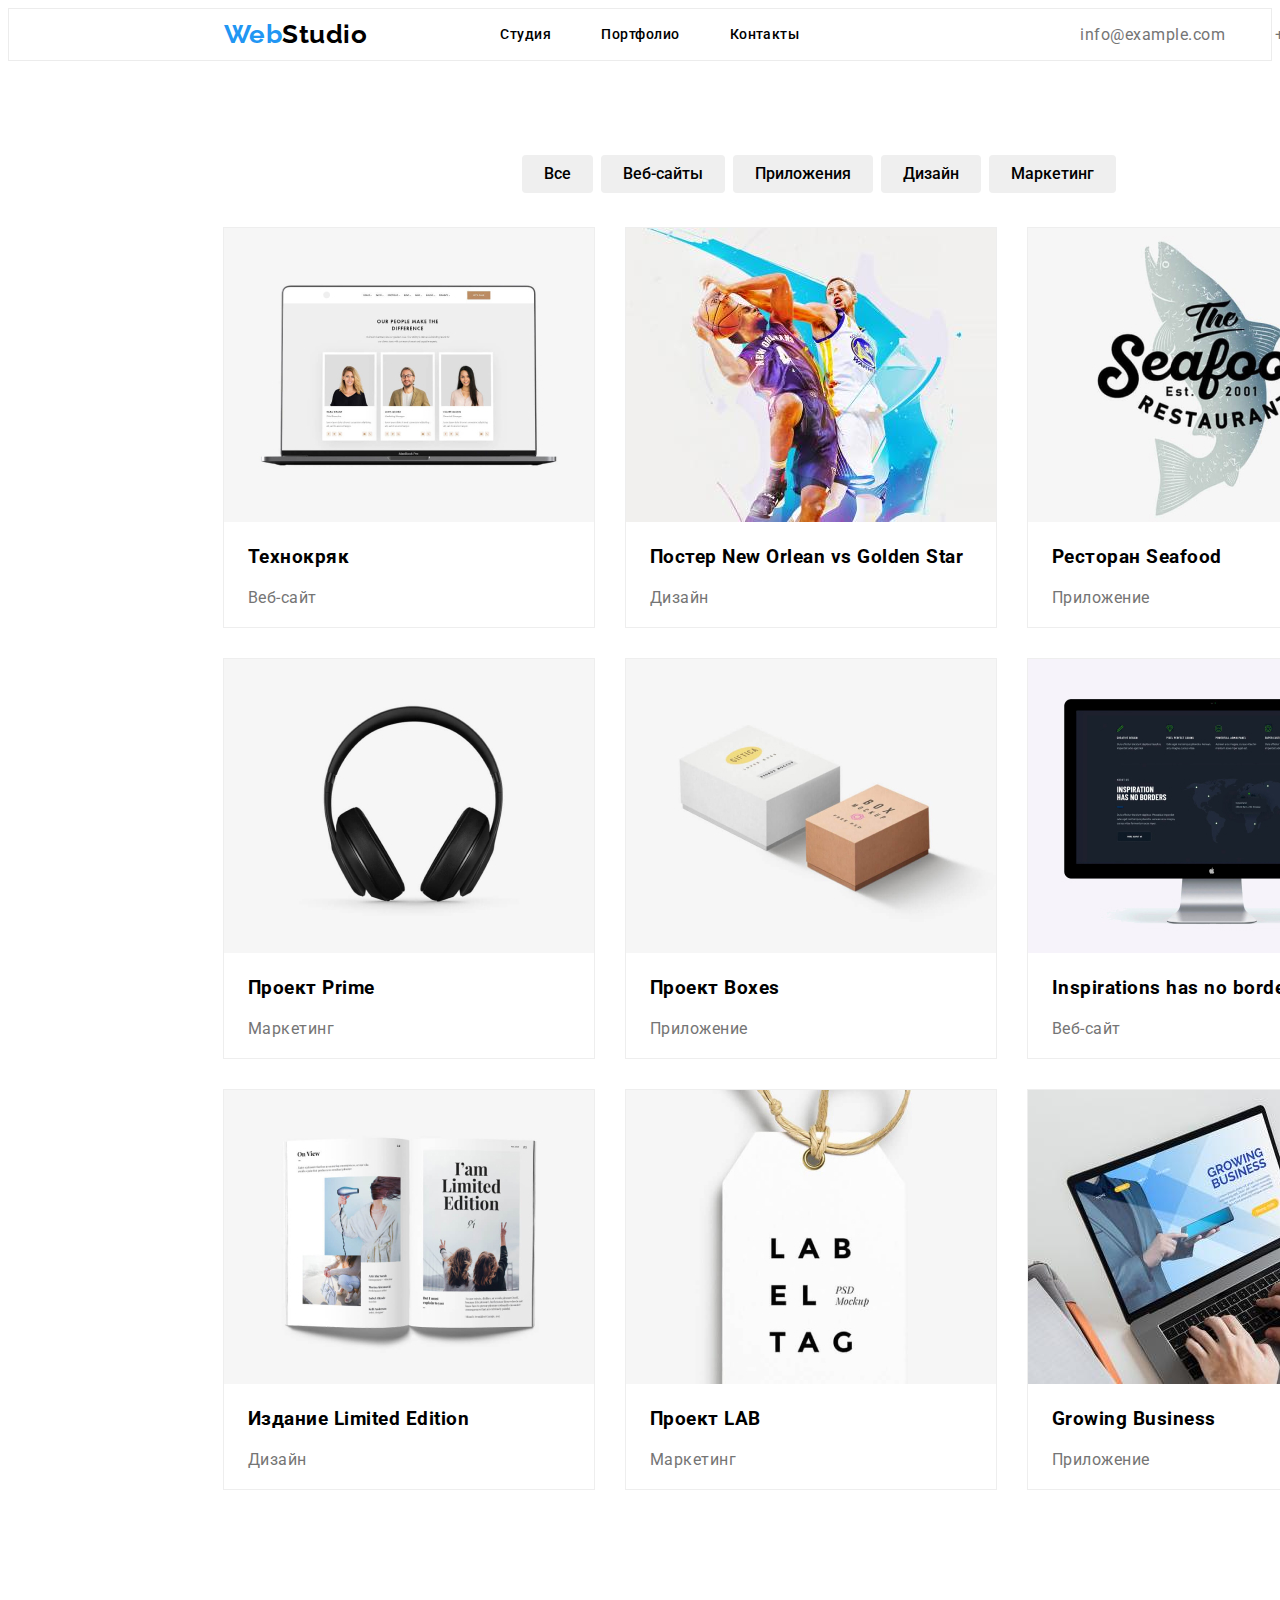
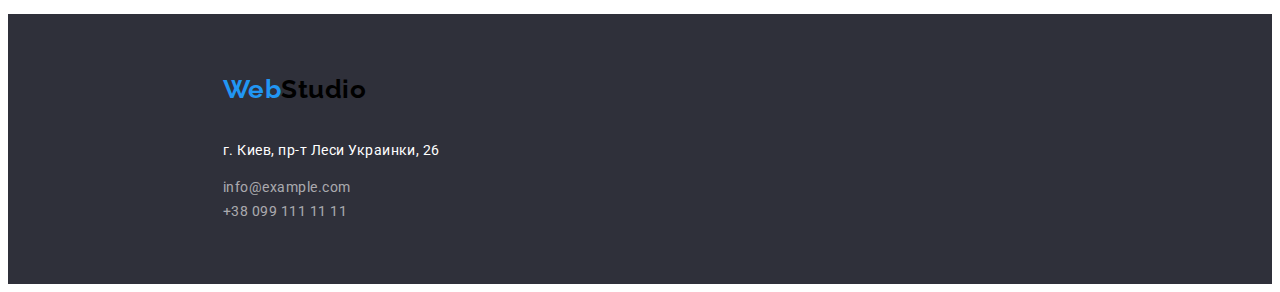
==== portfolio.html @ 46178da6 "problem icons" ====
<!DOCTYPE html>
<html lang="en">
    <head>
        <meta charset="UTF-8">
        <meta http-equiv="X-UA-Compatible" content="IE=edge">
        <meta name="viewport" content="width=device-width, initial-scale=1.0">
        <title>portfolio</title>
        <link rel="preconnect" href="https://fonts.gstatic.com">
        <link href="https://fonts.googleapis.com/css2?family=Raleway:wght@700&family=Roboto:wght@400;500;700;900&display=swap" rel="stylesheet">
        <link rel="stylesheet" href="./css/styles.css"/>
        <link rel="stylesheet" href="css/modern-normalize.css">
    </head>
    <body>
        <header>
            <div class="container">
            <nav class="navigation-line"> 
              <a href="index.html" class="logo"><span class="logo1">Web</span>Studio</a>
              <ul class="navigation">
                <li ><a class="nav-buttons" href="index.html">Студия</a></li>
                <li ><a class="nav-buttons" href="portfolio.html">Портфолио</a></li>
                <li ><a class="nav-buttons" href="contacts.html">Контакты</a></li>
              </ul>
      
        <ul  class="nav-contacts">
          <li><a class="nav-email" href="mailto:info@example.com">info@example.com</a></li>
          <li><a class="nav-tel" href="tel:+380991111111">+38 099 111 11 11</a></li>
        </ul> 
      </nav>   
    </div>
    </header>
        <main>
            <div class="container">
            <ul class="filters">
                <li><button type="button" class="button">Все</button></li>
                <li><button type="button" class="button">Веб-сайты</button></li>
                <li><button type="button" class="button">Приложения</button></li>
                <li><button type="button" class="button">Дизайн</button></li>
                <li><button type="button" class="button">Маркетинг</button></li>
            </ul></div>
            <div class="container">
            <ul class="projects-list">
                <li class="project">
                    <img src="images/site1.jpg" alt="project1" width="370">
                    <h3 class="title-h3">Технокряк</h3>
                    <p>Веб-сайт</p>
                </li>
                <li class="project">
                    <img src="images/site2.jpg" alt="project2" width="370">
                    <h3 class="title-h3">Постер New Orlean vs Golden Star</h3>
                    <p>Дизайн</p>
                </li>
                <li class="project">    
                    <img src="images/site3.jpg" alt="project3" width="370">
                    <h3 class="title-h3">Ресторан Seafood</h3>
                    <p>Приложение</p>
                </li>
                <li class="project">
                    <img src="images/site4.jpg" alt="project4" width="370">
                    <h3 class="title-h3">Проект Prime</h3>
                    <p>Маркетинг</p>
                </li>
                <li class="project">    
                    <img src="images/site5.jpg" alt="project5" width="370"> 
                    <h3 class="title-h3">Проект Boxes</h3>
                    <p>Приложение</p>
                </li>
                <li class="project">    
                    <img src="images/site6.jpg" alt="project6" width="370">
                    <h3 class="title-h3">Inspirations has no border</h3>
                    <p>Веб-сайт</p>
                </li>
                <li class="project">    
                    <img src="images/site7.jpg" alt="project7" width="370"> 
                    <h3 class="title-h3">Издание Limited Edition</h3>
                    <p>Дизайн</p>
                </li>
                <li class="project">    
                    <img src="images/site8.jpg" alt="project8" width="370">
                    <h3 class="title-h3">Проект LAB</h3>
                    <p>Маркетинг</p>
                </li>
                <li class="project">    
                    <img src="images/site9.jpg" alt="project9" width="370">
                    <h3 class="title-h3">Growing Business</h3>
                    <p>Приложение</p>
                </li>
            </ul></div>
        </main>
        <footer class="footer">
            <div class="container">
            <a href="index.html" class="logo"><span class="logo1">Web</span>Studio</a>
            <address>
                <ul class="footer-info">
                  <li><p class="address">г. Киев, пр-т Леси Украинки, 26</p></li>
                  <li><a class="nav-email-down" href="mailto:info@example.com">info@example.com</a></li>
                  <li><a class="nav-tel-down" href="tel:+380991111111">+38 099 111 11 11</a></li>
              </ul>
            </address></div>     
    </body>
</html>
---- css/styles.css ----
:root{
    --grey-color: #757575;
    --hover-color: #2196f3;
}
body{
    font-family: roboto, sans-serif;
    letter-spacing: 0.03em;
    list-style: none;
}

.container{
    width: 1200px;
    margin-left: 215px;
}

/*логотип*/
.logo {
    font-family: Raleway;
    font-size: 26px;
    font-weight: 700;
    line-height: 1.19;
    color: #000000;
}
.logo:hover{
    color: #000000;
}

.logo1 {
    color: var(--hover-color);
}

/*верхняя навигация*/
.navigation-line{
    display: flex;
    flex-direction: row;
    align-items:center; 
}
header{ 
    border: 1px solid #ECECEC;
}
.navigation, .nav-contacts {
    list-style: none;
    text-decoration: none;
    
}
.navigation {
    display: flex;
    flex-direction: row;
    justify-content: space-between;
    font-size: 14px;
    font-weight: 500;
    line-height: 1.14;
    margin-left: 93px;
}
.nav-buttons{
    color: black;
    padding-right: 50px;   
}

.nav-buttons:hover,
.nav-buttons:focus{
    color: var(--hover-color);
}
.nav-buttons:active{
    color: #2196f3;
}
.nav-contacts{
    align-items: center;
    padding-left: 0px;
    display: inline-flex; 
}
.nav-email {
   color: var(--grey-color);
   padding-left: 231px;
}
.nav-tel{
    color: var(--grey-color);
    padding-left: 50px;
}
.nav-email:hover,
.nav-email:focus {
    color: var(--hover-color);
}
.nav-tel:hover,
.nav-tel:focus{
    color: var(--hover-color);
}
.nav-email, .nav-tel, .logo, .nav-buttons {
    text-decoration: none;
}

/*главная секция*/
.main-section {
    background-color: #2F303A;
}
.central-section{
    display: flex;
    flex-direction: column;
    align-items: center;
}
.main-congr{
    font-size: 44px;
    line-height: 1.36;
    font-weight: 900;
    color: #ffffff;
    text-transform: uppercase;
    letter-spacing: 0.06em;   
    margin: 0px;
    padding-top: 200px;
    text-align: center;
}
.main-button {
    margin-top: 30px;
    margin-bottom: 200px;
    color: #ffffff;
    background-color:var(--hover-color);
    width: 200px;
    height: 50px;
    font-size: 16px;
    line-height: 1.87;
    font-weight: 700;
    letter-spacing: 0.06em;
}

/*princips section*/
.princips-list{
    display: flex;
    justify-content: center;
    padding-top: 94px;
}
.princips:not(::last-child){
    margin-right: 30px;
}
.princips-title {
    font-size: 18px;
    font-weight: 700;
    line-height: 2;
}
.princips-text{
    color: var(--grey-color);
    font-weight: 400;
}
h2{
    font-size: 36px;
    line-height: 1.16;
    font-weight: bold;
}
.princips-list{
    list-style-type: none;
    padding-left: 0px;
}
.princips-list h3{
    text-transform: uppercase;
    line-height: 1.14;
    font-size: 14px;
}
.princips{
    font-size: 14px;
    line-height: 1.7;    
}
/*кнопки*/
.button{
    font-family: roboto;
    font-size: 16px;
    line-height: 1.6;
    font-weight: 500;
    cursor: pointer;
    border: none;
    border-radius: 4px;
    margin-right: 8px;
}
.button:hover, .button:focus{
    background-color: var(--hover-color);
    color:#ffffff;
}


/**activities**/

.activities{
    display: flex;
    padding-top: 94px;
}
.activities-title{
    text-align: center;
}
.activities-list{
    padding-left: 0px;
    list-style-type: none;
    display: flex;
}
.activities-item:not(:last-child){
    padding-right: 30px;
}
.our-team{
    padding-top: 94px;
    display: flex;
    flex-direction: column;
    background-color: #F5F4FA;
}
.team-title{
    text-align: center;
}
.team-list{
    padding-left: 0px;
    display: flex;   
    line-height: 19px;
    list-style: none;
    margin-top: 0px;
}
.team-list li:not(:last-child){
    margin-right: 30px;
}
.team-card{
    background-color: #ffffff;
    box-shadow: 0px 1px 3px rgba(0, 0, 0, 0.12), 0px 1px 1px rgba(0, 0, 0, 0.14), 0px 2px 1px rgba(0, 0, 0, 0.2);
    border-radius: 0px 0px 4px 4px;
}


.cardname{
   text-align: center;
    font-size: 16px;
    font-weight: 500;
}
.role{
    text-align: center;
    font-size: 16px;
    color: var(--grey-color);
    font-weight: 400;
}
/*нижняя часть*/
.footer{
    background-color:#2F303A;
}
.address{
    font-size: 14px;
    font-style: normal;
    line-height: 1.7;
    color: #ffffff;
}
.footer-info{
    margin: 0px;
    padding: 20px 0px 60px 0px;
    text-decoration: none;
    list-style: none;
    font-size: 14px;
    font-style: normal;
    line-height: 1.7;
}
.nav-email-down, .nav-tel-down{
    color: rgba(255, 255, 255, 0.6);
    text-decoration: none;
    list-style: none;
    font-size: 14px;
    font-style: normal;
    line-height: 1.7;
}
.nav-email-down:hover, .nav-email-down:focus{
    color: var(--hover-color);
} 
.nav-tel-down:hover, .nav-tel-down:focus{
    color: var(--hover-color);
}
.footer {
    padding-top: 60px;
    margin-top: 94px;
}
/*портфолио проекты*/
.filters{
    padding-left: 0px;
    margin-top: 94px;
    margin-bottom: 0px;
   display: flex;
   justify-content: center;
   list-style: none;
}
.filters li{
    margin-right: 0px;
}
.button{
    padding: 6px 22px;
}
.projects-list{
    display: flex;
    flex-wrap: wrap;
    padding-top: 34px;
    padding-left: 0px;
    margin-top: 0px;
    
}

.project{
    list-style: none;
    border: 1px solid #EEEEEE;
    margin-bottom: 30px;
}
.project:hover{
    box-shadow: 0px 4px 4px rgba(0, 0, 0, 0.25);            
}

.title-h3, .project p{
    margin: 20px 24px;
}
.project:not(:nth-child(3n+3)){
    margin-right: 30px;

}
.project p{
    color: var(--grey-color);
}
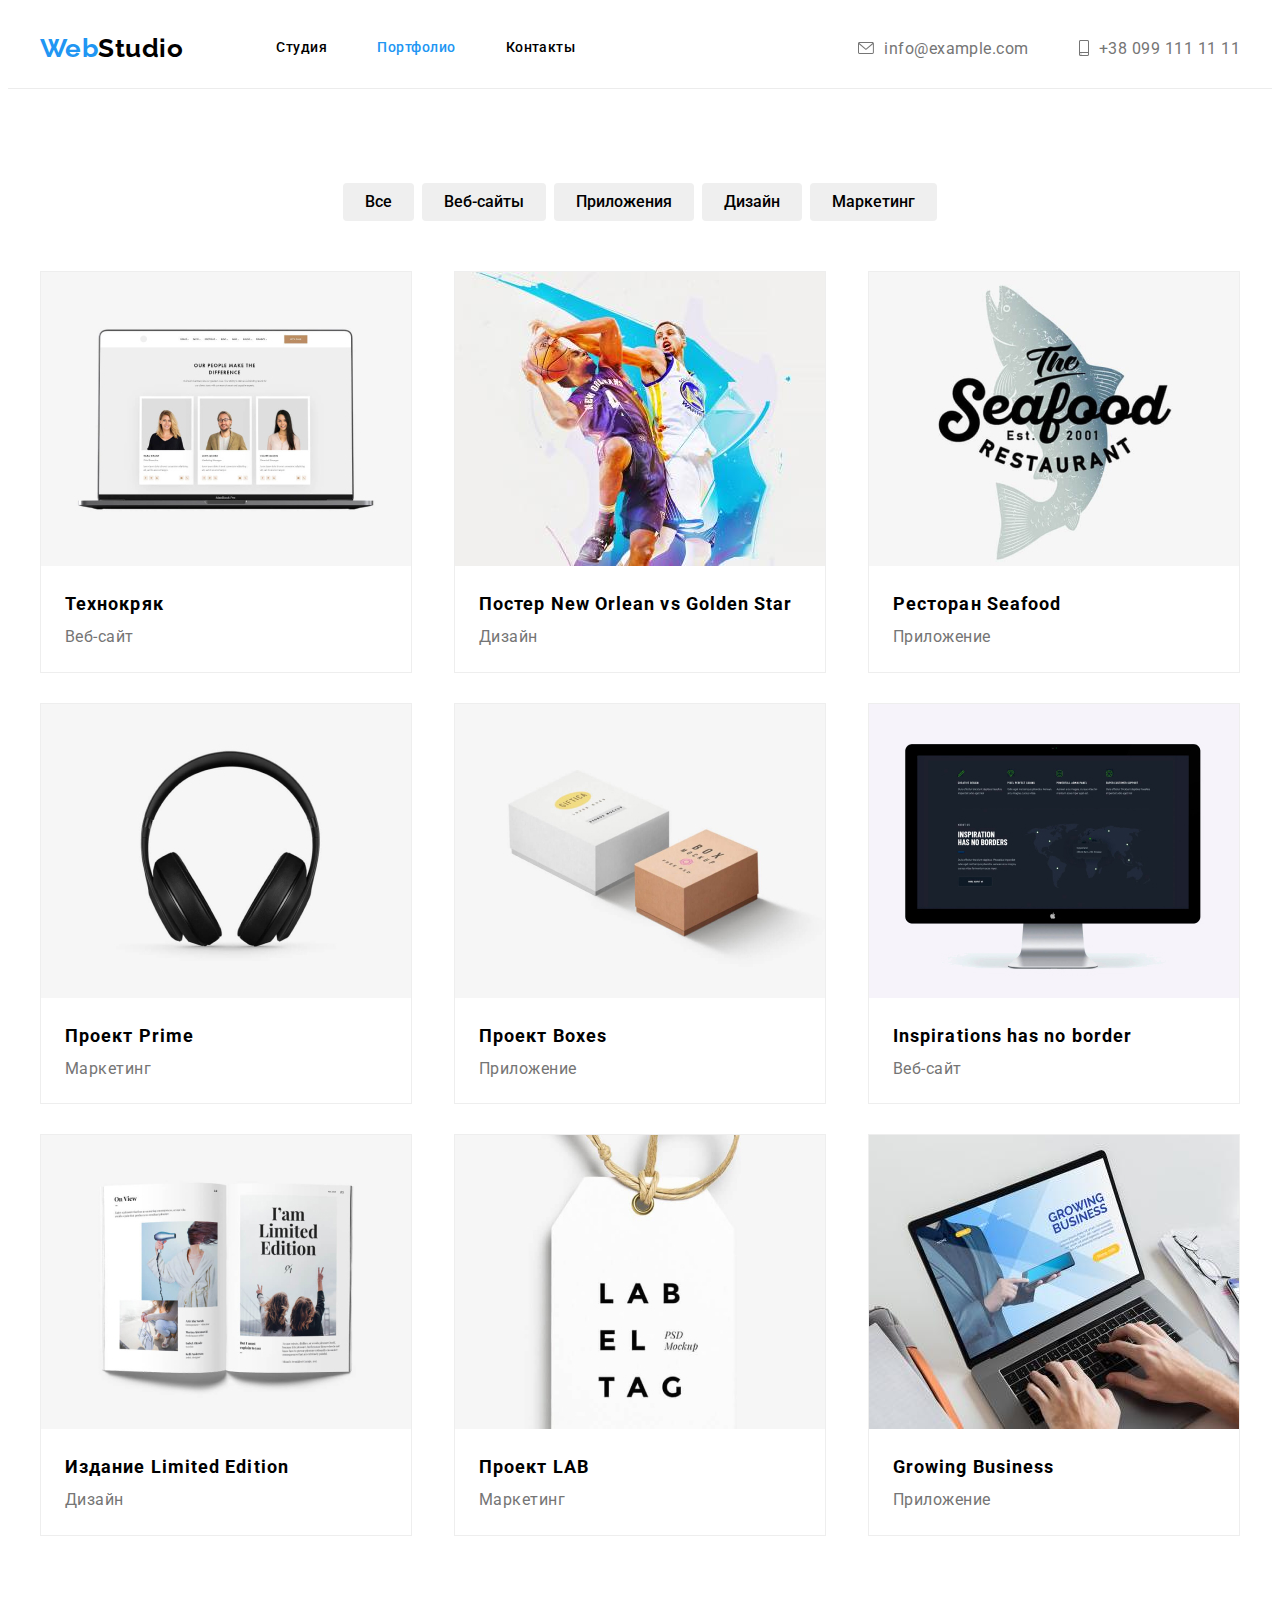
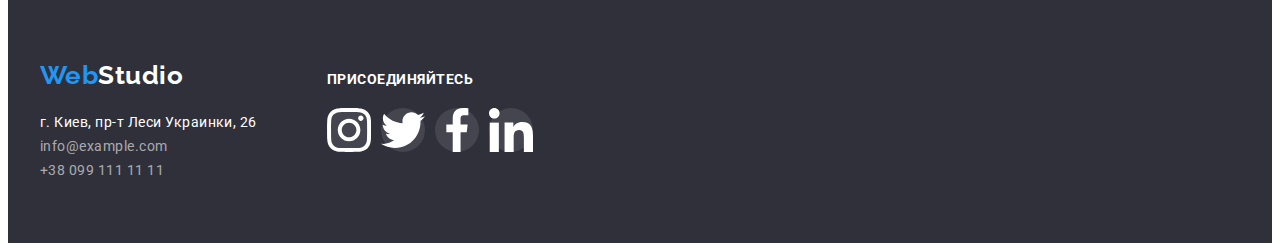
==== commit 2140546c: "HW4 final" ====
--- a/portfolio.html
+++ b/portfolio.html
@@ -1,100 +1,209 @@
 <!DOCTYPE html>
 <html lang="en">
-    <head>
-        <meta charset="UTF-8">
-        <meta http-equiv="X-UA-Compatible" content="IE=edge">
-        <meta name="viewport" content="width=device-width, initial-scale=1.0">
-        <title>portfolio</title>
-        <link rel="preconnect" href="https://fonts.gstatic.com">
-        <link href="https://fonts.googleapis.com/css2?family=Raleway:wght@700&family=Roboto:wght@400;500;700;900&display=swap" rel="stylesheet">
-        <link rel="stylesheet" href="./css/styles.css"/>
-        <link rel="stylesheet" href="css/modern-normalize.css">
-    </head>
-    <body>
-        <header>
-            <div class="container">
-            <nav class="navigation-line"> 
-              <a href="index.html" class="logo"><span class="logo1">Web</span>Studio</a>
-              <ul class="navigation">
-                <li ><a class="nav-buttons" href="index.html">Студия</a></li>
-                <li ><a class="nav-buttons" href="portfolio.html">Портфолио</a></li>
-                <li ><a class="nav-buttons" href="contacts.html">Контакты</a></li>
-              </ul>
-      
-        <ul  class="nav-contacts">
-          <li><a class="nav-email" href="mailto:info@example.com">info@example.com</a></li>
-          <li><a class="nav-tel" href="tel:+380991111111">+38 099 111 11 11</a></li>
-        </ul> 
-      </nav>   
-    </div>
+  <head>
+    <meta charset="UTF-8" />
+    <meta http-equiv="X-UA-Compatible" content="IE=edge" />
+    <meta name="viewport" content="width=device-width, initial-scale=1.0" />
+    <title>portfolio</title>
+    <link rel="preconnect" href="https://fonts.gstatic.com" />
+    <link
+      href="https://fonts.googleapis.com/css2?family=Raleway:wght@700&family=Roboto:wght@400;500;700;900&display=swap"
+      rel="stylesheet"
+    />
+    <link
+      rel="stylesheet"
+      href="https://cdnjs.cloudflare.com/ajax/libs/modern-normalize/1.1.0/modern-normalize.min.css"
+      integrity="sha512-wpPYUAdjBVSE4KJnH1VR1HeZfpl1ub8YT/NKx4PuQ5NmX2tKuGu6U/JRp5y+Y8XG2tV+wKQpNHVUX03MfMFn9Q=="
+      crossorigin="anonymous"
+      referrerpolicy="no-referrer"
+    />
+    <link rel="stylesheet" href="./css/styles.css" />
+  </head>
+  <body>
+    <header>
+      <div class="container header-flex">
+        <nav class="navigation-line">
+          <a href="index.html" class="logo"
+            ><span class="logo1">Web</span>Studio</a
+          >
+          <ul class="navigation">
+            <li class="navigation-item">
+              <a class="nav-buttons " href="index.html">Студия</a>
+            </li>
+            <li class="navigation-item">
+              <a class="nav-buttons current" href="portfolio.html">Портфолио</a>
+            </li>
+            <li class="navigation-item">
+              <a class="nav-buttons" href="contacts.html">Контакты</a>
+            </li>
+          </ul>
+        </nav>
+        <ul class="nav-contacts">
+          <li class="navigation-item">
+            <a class="nav-email" href="mailto:info@example.com">
+              <svg class="contact-icon" width="16px" height="12px">
+                <use href="./images/icons.svg#icon-mail"></use>
+              </svg>
+              <span>info@example.com</span>
+            </a>
+          </li>
+          <li class="navigation-item">
+            <a class="nav-tel" href="tel:+380991111111">
+              <svg class="contact-icon" width="10px" height="16px">
+                <use href="./images/icons.svg#icon-smartphone"></use>
+              </svg>
+              <span>+38 099 111 11 11</span></a
+            >
+          </li>
+        </ul>
+      </div>
     </header>
-        <main>
-            <div class="container">
-            <ul class="filters">
-                <li><button type="button" class="button">Все</button></li>
-                <li><button type="button" class="button">Веб-сайты</button></li>
-                <li><button type="button" class="button">Приложения</button></li>
-                <li><button type="button" class="button">Дизайн</button></li>
-                <li><button type="button" class="button">Маркетинг</button></li>
-            </ul></div>
-            <div class="container">
-            <ul class="projects-list">
-                <li class="project">
-                    <img src="images/site1.jpg" alt="project1" width="370">
-                    <h3 class="title-h3">Технокряк</h3>
-                    <p>Веб-сайт</p>
-                </li>
-                <li class="project">
-                    <img src="images/site2.jpg" alt="project2" width="370">
-                    <h3 class="title-h3">Постер New Orlean vs Golden Star</h3>
-                    <p>Дизайн</p>
-                </li>
-                <li class="project">    
-                    <img src="images/site3.jpg" alt="project3" width="370">
-                    <h3 class="title-h3">Ресторан Seafood</h3>
-                    <p>Приложение</p>
-                </li>
-                <li class="project">
-                    <img src="images/site4.jpg" alt="project4" width="370">
-                    <h3 class="title-h3">Проект Prime</h3>
-                    <p>Маркетинг</p>
-                </li>
-                <li class="project">    
-                    <img src="images/site5.jpg" alt="project5" width="370"> 
-                    <h3 class="title-h3">Проект Boxes</h3>
-                    <p>Приложение</p>
-                </li>
-                <li class="project">    
-                    <img src="images/site6.jpg" alt="project6" width="370">
-                    <h3 class="title-h3">Inspirations has no border</h3>
-                    <p>Веб-сайт</p>
-                </li>
-                <li class="project">    
-                    <img src="images/site7.jpg" alt="project7" width="370"> 
-                    <h3 class="title-h3">Издание Limited Edition</h3>
-                    <p>Дизайн</p>
-                </li>
-                <li class="project">    
-                    <img src="images/site8.jpg" alt="project8" width="370">
-                    <h3 class="title-h3">Проект LAB</h3>
-                    <p>Маркетинг</p>
-                </li>
-                <li class="project">    
-                    <img src="images/site9.jpg" alt="project9" width="370">
-                    <h3 class="title-h3">Growing Business</h3>
-                    <p>Приложение</p>
-                </li>
-            </ul></div>
-        </main>
-        <footer class="footer">
-            <div class="container">
-            <a href="index.html" class="logo"><span class="logo1">Web</span>Studio</a>
-            <address>
-                <ul class="footer-info">
-                  <li><p class="address">г. Киев, пр-т Леси Украинки, 26</p></li>
-                  <li><a class="nav-email-down" href="mailto:info@example.com">info@example.com</a></li>
-                  <li><a class="nav-tel-down" href="tel:+380991111111">+38 099 111 11 11</a></li>
-              </ul>
-            </address></div>     
-    </body>
-</html>+    <main>
+      <section class="section">
+        <div class="container">
+          <ul class="filters">
+            <li class="filters-item">
+              <button type="button" class="button">Все</button>
+            </li>
+            <li class="filters-item">
+              <button type="button" class="button">Веб-сайты</button>
+            </li>
+            <li class="filters-item">
+              <button type="button" class="button">Приложения</button>
+            </li>
+            <li class="filters-item">
+              <button type="button" class="button">Дизайн</button>
+            </li>
+            <li class="filters-item">
+              <button type="button" class="button">Маркетинг</button>
+            </li>
+          </ul>
+          <ul class="projects-list">
+            <li class="project">
+              <img src="images/site1.jpg" alt="project1" width="370" />
+              <div class="card-signature">
+                <h3 class="title-h3">Технокряк</h3>
+                <p>Веб-сайт</p>
+              </div>
+            </li>
+            <li class="project">
+              <img src="images/site2.jpg" alt="project2" width="370" />
+              <div class="card-signature">
+                <h3 class="project-title">Постер New Orlean vs Golden Star</h3>
+                <p>Дизайн</p>
+              </div>
+            </li>
+            <li class="project">
+              <img src="images/site3.jpg" alt="project3" width="370" />
+              <div class="card-signature">
+                <h3 class="title-h3">Ресторан Seafood</h3>
+                <p>Приложение</p>
+              </div>
+            </li>
+            <li class="project">
+              <img src="images/site4.jpg" alt="project4" width="370" />
+              <div class="card-signature">
+                <h3 class="title-h3">Проект Prime</h3>
+                <p>Маркетинг</p>
+              </div>
+            </li>
+            <li class="project">
+              <img src="images/site5.jpg" alt="project5" width="370" />
+              <div class="card-signature">
+                <h3 class="title-h3">Проект Boxes</h3>
+                <p>Приложение</p>
+              </div>
+            </li>
+            <li class="project">
+              <img src="images/site6.jpg" alt="project6" width="370" />
+              <div class="card-signature">
+                <h3 class="title-h3">Inspirations has no border</h3>
+                <p>Веб-сайт</p>
+              </div>
+            </li>
+            <li class="project card-set">
+              <img src="images/site7.jpg" alt="project7" width="370" />
+              <div class="card-signature">
+                <h3 class="title-h3">Издание Limited Edition</h3>
+                <p>Дизайн</p>
+              </div>
+            </li>
+            <li class="project card-set">
+              <img src="images/site8.jpg" alt="project8" width="370" />
+              <div class="card-signature">
+                <h3 class="title-h3">Проект LAB</h3>
+                <p>Маркетинг</p>
+              </div>
+            </li>
+            <li class="project card-set">
+              <img src="images/site9.jpg" alt="project9" width="370" />
+              <div class="card-signature">
+                <h3 class="title-h3">Growing Business</h3>
+                <p>Приложение</p>
+              </div>
+            </li>
+          </ul>
+        </div>
+      </section>
+    </main>
+    <footer class="footer">
+      <div class="container footer-container">
+        <div class="footer-side">
+          <a href="index.html" class="logo"
+            ><span class="logo1">Web</span>Studio</a
+          >
+          <address>
+            <ul class="footer-info">
+              <li><p class="address">г. Киев, пр-т Леси Украинки, 26</p></li>
+              <li>
+                <a class="nav-email-down" href="mailto:info@example.com"
+                  >info@example.com</a
+                >
+              </li>
+              <li>
+                <a class="nav-tel-down" href="tel:+380991111111"
+                  >+38 099 111 11 11</a
+                >
+              </li>
+            </ul>
+          </address>
+        </div>
+        <div class="footer-social">
+          <section class="social-list-footer">
+            <h3 class="social-list-title">ПРИСОЕДИНЯЙТЕСЬ</h3>
+            <ul class="social-list">
+              <li class="social-list-item">
+                <a class="social-list-link" href="">
+                  <svg class="social-list-icon">
+                    <use href="./images/icons.svg#icon-instagram"></use>
+                  </svg>
+                </a>
+              </li>
+              <li class="social-list-item">
+                <a class="social-list-link" href="">
+                  <svg class="social-list-icon">
+                    <use href="./images/icons.svg#icon-twitter"></use>
+                  </svg>
+                </a>
+              </li>
+              <li class="social-list-item">
+                <a class="social-list-link" href="">
+                  <svg class="social-list-icon">
+                    <use href="./images/icons.svg#icon-facebook"></use>
+                  </svg>
+                </a>
+              </li>
+              <li class="social-list-item">
+                <a class="social-list-link" href="">
+                  <svg class="social-list-icon">
+                    <use href="./images/icons.svg#icon-linkedin"></use>
+                  </svg>
+                </a>
+              </li>
+            </ul>
+          </section>
+        </div>
+      </div>
+    </footer>
+  </body>
+</html>
--- a/css/styles.css
+++ b/css/styles.css
@@ -1,18 +1,36 @@
 :root{
     --grey-color: #757575;
     --hover-color: #2196f3;
-}
+    --link-color: #AFB1B8;
+}
+
 body{
     font-family: roboto, sans-serif;
     letter-spacing: 0.03em;
+}
+a{
+    text-decoration: none;
+}
+ul, li, p, h1, h2,h3{
+    margin: 0;
+    padding: 0;
+}
+ul, li{
     list-style: none;
 }
-
+img{
+    width: 100%;
+    height: auto;
+    display: block;
+}
 .container{
     width: 1200px;
-    margin-left: 215px;
-}
-
+    margin: 0 auto;
+    padding: 0 15px;
+}
+.title{
+    margin-bottom: 50px;
+}
 /*логотип*/
 .logo {
     font-family: Raleway;
@@ -32,21 +50,20 @@
 /*верхняя навигация*/
 .navigation-line{
     display: flex;
-    flex-direction: row;
     align-items:center; 
 }
 header{ 
-    border: 1px solid #ECECEC;
-}
-.navigation, .nav-contacts {
-    list-style: none;
-    text-decoration: none;
-    
+    border-bottom: 1px solid #ECECEC;
+    height: 80px;
+    display: flex;
+    align-items: center;
+}
+.header-flex{
+    display: flex;
+    justify-content: center;
 }
 .navigation {
     display: flex;
-    flex-direction: row;
-    justify-content: space-between;
     font-size: 14px;
     font-weight: 500;
     line-height: 1.14;
@@ -54,9 +71,20 @@
 }
 .nav-buttons{
     color: black;
-    padding-right: 50px;   
-}
-
+}
+.navigation-item:not(:last-of-type){
+    margin-right: 50px;   
+}
+/* .navigation-item{
+    display: flex;
+    justify-content: center;
+    align-items: center;
+} */
+/* .contact-icon{
+    display: flex;
+    justify-content: center;
+    align-items: center;
+} */
 .nav-buttons:hover,
 .nav-buttons:focus{
     color: var(--hover-color);
@@ -64,18 +92,26 @@
 .nav-buttons:active{
     color: #2196f3;
 }
+.nav-buttons.current {
+    color: var(--hover-color);
+}
 .nav-contacts{
     align-items: center;
     padding-left: 0px;
     display: inline-flex; 
+    margin-left: auto;
 }
 .nav-email {
    color: var(--grey-color);
-   padding-left: 231px;
+   display: flex;
+   justify-content: center;
+   align-items: center;
 }
 .nav-tel{
     color: var(--grey-color);
-    padding-left: 50px;
+    display: flex;
+    justify-content: center;
+    align-items: center;
 }
 .nav-email:hover,
 .nav-email:focus {
@@ -85,13 +121,24 @@
 .nav-tel:focus{
     color: var(--hover-color);
 }
-.nav-email, .nav-tel, .logo, .nav-buttons {
-    text-decoration: none;
-}
-
+.nav-email:hover .contact-icon,
+.nav-email:focus .contact-icon{
+    fill: var(--hover-color);
+}
+.nav-tel:hover .contact-icon,
+.nav-tel:focus .contact-icon{
+    fill: var(--hover-color);
+}
 /*главная секция*/
 .main-section {
     background-color: #2F303A;
+    background-image: linear-gradient(rgba(47, 48, 58, 0.4), rgba(47, 48, 58, 0.4)), url("../images/hero-image.jpg");
+    max-width: 1600px;
+    min-height: 600px;
+    background-size: cover;
+    background-position: center;
+    padding: 200px 0;
+    margin: 0 auto;
 }
 .central-section{
     display: flex;
@@ -106,12 +153,10 @@
     text-transform: uppercase;
     letter-spacing: 0.06em;   
     margin: 0px;
-    padding-top: 200px;
     text-align: center;
 }
 .main-button {
     margin-top: 30px;
-    margin-bottom: 200px;
     color: #ffffff;
     background-color:var(--hover-color);
     width: 200px;
@@ -123,18 +168,24 @@
 }
 
 /*princips section*/
+.section{
+    padding: 94px 0;
+}
 .princips-list{
     display: flex;
-    justify-content: center;
-    padding-top: 94px;
+    padding-left: 0px;
 }
 .princips:not(::last-child){
     margin-right: 30px;
 }
 .princips-title {
-    font-size: 18px;
+    
+    margin-top: 30px;
+    margin-bottom: 10px;
+    text-transform: uppercase;
+    line-height: 1.14;
+    font-size: 14px;
     font-weight: 700;
-    line-height: 2;
 }
 .princips-text{
     color: var(--grey-color);
@@ -145,21 +196,226 @@
     line-height: 1.16;
     font-weight: bold;
 }
-.princips-list{
+
+.princips-list h3{
+    
+}
+.princips {
+    font-size: 14px;
+    line-height: 1.7;   
+}
+.princips:not(:last-child){
+    margin-right:30px ; 
+}
+.icon{
+    background-position: center;
+    margin:  25px 100px;
+}
+.princips-icon-overlay{
+    background-color: #F5F4FA;
+    background-size: 270px 120px;
+    margin-bottom: 30px;
+}
+
+/**activities**/
+.activities{
+    display: flex;
+    padding-top: 0;
+}
+.activities-title{
+    text-align: center;
+}
+.activities-list{
+    padding-left: 0px;
     list-style-type: none;
-    padding-left: 0px;
-}
-.princips-list h3{
-    text-transform: uppercase;
+    display: flex;
+}
+.activities-item:not(:last-child){
+    padding-right: 30px;
+}
+/**our team section**/
+.our-team{
+    background-color: #F5F4FA;
+}
+.team-title{
+    text-align: center;
+}
+.team-list{
+    display: flex;
+}
+.team-card{
+    background-color: #ffffff;
+    box-shadow: 0px 1px 3px rgba(0, 0, 0, 0.12), 0px 1px 1px rgba(0, 0, 0, 0.14), 0px 2px 1px rgba(0, 0, 0, 0.2);
+    border-radius: 0px 0px 4px 4px;
+    width: 270px;
+}
+.team-card:not(:last-child){
+    margin-right: 30px;
+}
+.cardname{
+   text-align: center;
+    font-size: 16px;
+    font-weight: 500;
+    margin-top: 30px;
+    margin-bottom: 10px;
+}
+.role{
+    text-align: center;
+    font-size: 16px;
+    color: var(--grey-color);
+    font-weight: 400;
+}
+
+/**social icons*/
+.social-list{
+    list-style: none;
+    display: flex;
+    justify-content: space-between;
+    margin: 16px 32px 30px;
+}
+/* .social-list-item{
+    margin: 0px;
+} */
+.social-list-link{
+    display: flex;
+    align-items: center;
+    justify-content: center;
+   width: 44px;
+   height: 44px;
+   border-radius: 50%;
+   fill: var(--link-color);
+}
+/* .social-list-icon{
+   width="20px" height="20px"
+} */
+
+.social-list-link:hover,
+.social-list-link:focus{
+  fill: #ffffff;
+  background-color: var(--hover-color);
+}
+.contact-icon{
+    fill: var(--grey-color);
+    margin-right: 10px;
+}
+.contact-icon:hover,
+.contact-icon:focus{
+    fill: var(--hover-color);
+}
+
+/** clients section**/
+.regular-clients{
+    
+}
+.clients-title{
+    display: flex;
+    justify-content: center;
+}
+.clients-logo-list{
+    padding: 0px;
+    list-style: none;
+    display: flex;
+    justify-content: space-between;
+}
+.clients-logo-link{
+    display: flex;
+    justify-content: center;
+    align-items: center;
+    width: 170px;
+    height: 90px;
+    fill: var(--grey-color);
+    border: 1px solid #AFB1B8;
+    box-sizing: border-box;
+    border-radius: 4px;
+}
+.clients-logo {
+    width: 106px;
+    height: 60px;
+}
+
+.clients-logo-link:hover,
+.clients-logo-link:focus{
+    fill: var(--hover-color);
+    border-color: var(--hover-color);
+}
+
+/*нижняя часть*/
+.footer{
+    background-color:#2F303A;
+    padding: 60px 0;
+}
+
+.footer-info{
+    margin-top: 20px;
+    text-decoration: none;
+    list-style: none;
+    font-size: 14px;
+    font-style: normal;
+    line-height: 1.7;
+    color: #ffffff;
+}
+.footer-blocks{
+    display: flex;
+}
+.footer-side{
+    margin-right: 70px;
+}
+.footer-side .logo{
+    color: #ffffff;
+}
+.nav-email-down, .nav-tel-down{
+    color: rgba(255, 255, 255, 0.6);
+    text-decoration: none;
+    list-style: none;
+    font-size: 14px;
+    font-style: normal;
+    line-height: 1.7;
+}
+.nav-email-down:hover, .nav-email-down:focus{
+    color: var(--hover-color);
+} 
+.nav-tel-down:hover, .nav-tel-down:focus{
+    color: var(--hover-color);
+}
+.footer-container{
+    display: flex;
+}
+.footer-social{
+    margin-top: 12px;
+}
+.footer-social .social-list{
+    margin:0px;
+    padding: 0px;
+    display: flex;
+    justify-content: flex-start;
+}
+.footer-social .social-list-item{
+    background-color: #FFFFFF1A;
+    border-radius: 50%;
+    margin: 0px 10px 0px 0px;
+}
+.footer-social .social-list-icon{
+    fill: #ffffff;
+}
+.social-list-title{
+    color: #ffffff;
+    font-size: 14px;
     line-height: 1.14;
-    font-size: 14px;
-}
-.princips{
-    font-size: 14px;
-    line-height: 1.7;    
+    margin-bottom: 20px;
+}
+/*портфолио */
+/*filters*/
+.filters{
+    margin-bottom: 50px;
+   display: flex;
+   justify-content: center;
+}
+.filters-item:not(:last-child){
+    margin-right: 8px;
 }
 /*кнопки*/
 .button{
+    padding: 6px 22px;
     font-family: roboto;
     font-size: 16px;
     line-height: 1.6;
@@ -167,145 +423,46 @@
     cursor: pointer;
     border: none;
     border-radius: 4px;
-    margin-right: 8px;
 }
 .button:hover, .button:focus{
     background-color: var(--hover-color);
     color:#ffffff;
-}
-
-
-/**activities**/
-
-.activities{
-    display: flex;
-    padding-top: 94px;
-}
-.activities-title{
-    text-align: center;
-}
-.activities-list{
-    padding-left: 0px;
-    list-style-type: none;
-    display: flex;
-}
-.activities-item:not(:last-child){
-    padding-right: 30px;
-}
-.our-team{
-    padding-top: 94px;
-    display: flex;
-    flex-direction: column;
-    background-color: #F5F4FA;
-}
-.team-title{
-    text-align: center;
-}
-.team-list{
-    padding-left: 0px;
-    display: flex;   
-    line-height: 19px;
-    list-style: none;
-    margin-top: 0px;
-}
-.team-list li:not(:last-child){
-    margin-right: 30px;
-}
-.team-card{
-    background-color: #ffffff;
-    box-shadow: 0px 1px 3px rgba(0, 0, 0, 0.12), 0px 1px 1px rgba(0, 0, 0, 0.14), 0px 2px 1px rgba(0, 0, 0, 0.2);
-    border-radius: 0px 0px 4px 4px;
-}
-
-
-.cardname{
-   text-align: center;
-    font-size: 16px;
-    font-weight: 500;
-}
-.role{
-    text-align: center;
-    font-size: 16px;
+    box-shadow: 0px 4px 4px 0px #00000040;
+    ;
+}
+/*projects*/
+.projects-list{
+    display: flex;
+    flex-wrap: wrap;
+    justify-content: space-between;
+}
+
+/* .project{
+    border: 1px solid #EEEEEE;
+} */
+.project:hover{
+    box-shadow: 0px 4px 4px rgba(0, 0, 0, 0.25);            
+}
+.project{
+    margin-bottom: 30px;
+    border: 1px solid #EEEEEE;
+}
+.project h3{
+    font-weight: 700;
+    font-style: bold;
+    font-size: 18px;
+    line-height: 2;
+    letter-spacing: 0.06em;
+}
+.project p{
     color: var(--grey-color);
     font-weight: 400;
-}
-/*нижняя часть*/
-.footer{
-    background-color:#2F303A;
-}
-.address{
-    font-size: 14px;
-    font-style: normal;
-    line-height: 1.7;
-    color: #ffffff;
-}
-.footer-info{
-    margin: 0px;
-    padding: 20px 0px 60px 0px;
-    text-decoration: none;
-    list-style: none;
-    font-size: 14px;
-    font-style: normal;
-    line-height: 1.7;
-}
-.nav-email-down, .nav-tel-down{
-    color: rgba(255, 255, 255, 0.6);
-    text-decoration: none;
-    list-style: none;
-    font-size: 14px;
-    font-style: normal;
-    line-height: 1.7;
-}
-.nav-email-down:hover, .nav-email-down:focus{
-    color: var(--hover-color);
-} 
-.nav-tel-down:hover, .nav-tel-down:focus{
-    color: var(--hover-color);
-}
-.footer {
-    padding-top: 60px;
-    margin-top: 94px;
-}
-/*портфолио проекты*/
-.filters{
-    padding-left: 0px;
-    margin-top: 94px;
-    margin-bottom: 0px;
-   display: flex;
-   justify-content: center;
-   list-style: none;
-}
-.filters li{
-    margin-right: 0px;
-}
-.button{
-    padding: 6px 22px;
-}
-.projects-list{
-    display: flex;
-    flex-wrap: wrap;
-    padding-top: 34px;
-    padding-left: 0px;
-    margin-top: 0px;
-    
-}
-
-.project{
-    list-style: none;
-    border: 1px solid #EEEEEE;
-    margin-bottom: 30px;
-}
-.project:hover{
-    box-shadow: 0px 4px 4px rgba(0, 0, 0, 0.25);            
-}
-
-.title-h3, .project p{
-    margin: 20px 24px;
-}
-.project:not(:nth-child(3n+3)){
-    margin-right: 30px;
-
-}
-.project p{
-    color: var(--grey-color);
-}
+    font-size: 16px;
+    line-height: 1.87;
+}
+.card-signature{
+    padding: 20px 24px;
+}
+.card-set{
+    margin-bottom: -30px;
+}
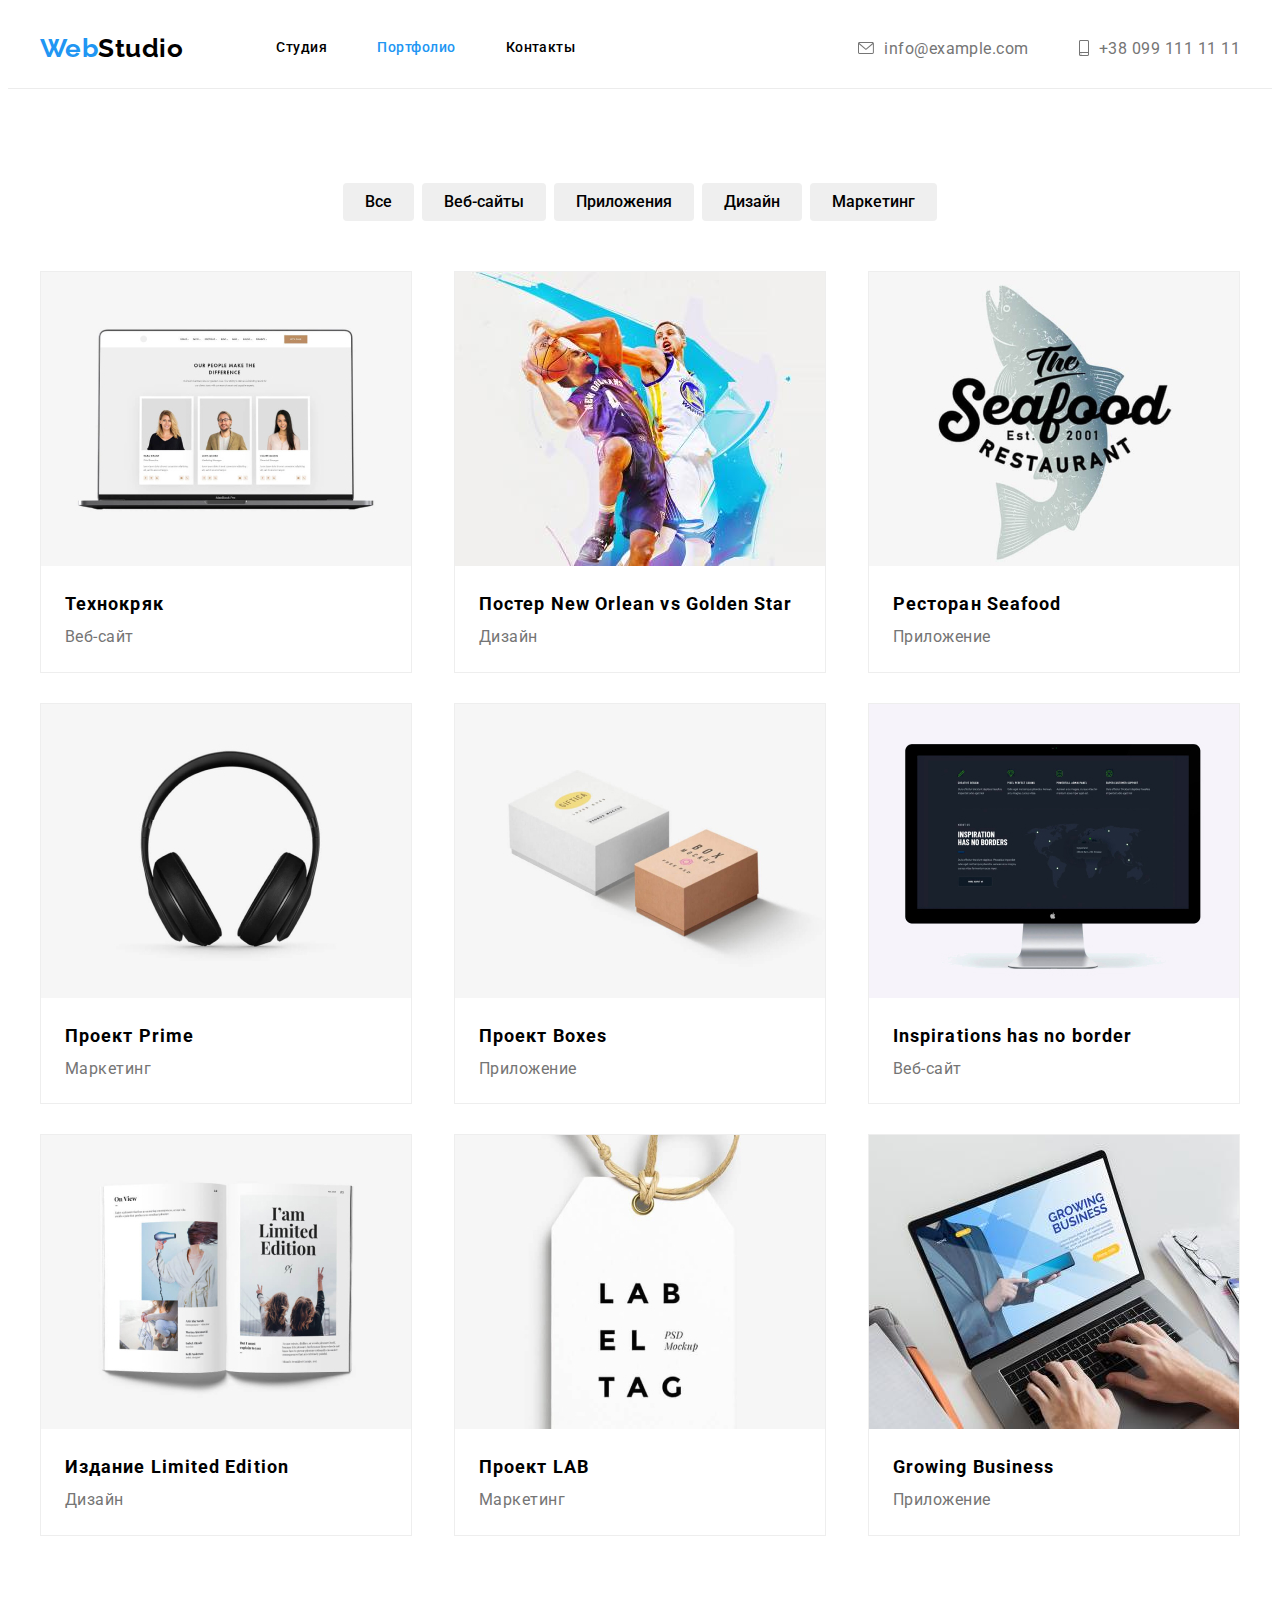
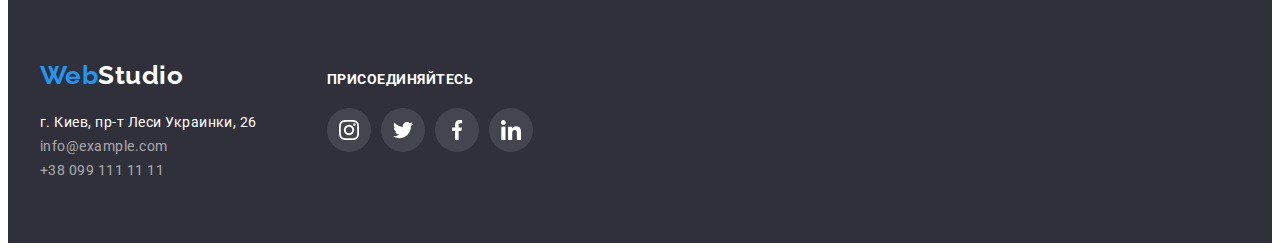
==== commit 108804ff: "HW-4 from 05-07-21 v1.1" ====
--- a/portfolio.html
+++ b/portfolio.html
@@ -28,7 +28,7 @@
           >
           <ul class="navigation">
             <li class="navigation-item">
-              <a class="nav-buttons " href="index.html">Студия</a>
+              <a class="nav-buttons" href="index.html">Студия</a>
             </li>
             <li class="navigation-item">
               <a class="nav-buttons current" href="portfolio.html">Портфолио</a>
@@ -174,28 +174,28 @@
             <ul class="social-list">
               <li class="social-list-item">
                 <a class="social-list-link" href="">
-                  <svg class="social-list-icon">
+                  <svg class="social-list-icon" width="20px" height="20px">
                     <use href="./images/icons.svg#icon-instagram"></use>
                   </svg>
                 </a>
               </li>
               <li class="social-list-item">
                 <a class="social-list-link" href="">
-                  <svg class="social-list-icon">
+                  <svg class="social-list-icon" width="20px" height="20px">
                     <use href="./images/icons.svg#icon-twitter"></use>
                   </svg>
                 </a>
               </li>
               <li class="social-list-item">
                 <a class="social-list-link" href="">
-                  <svg class="social-list-icon">
+                  <svg class="social-list-icon" width="20px" height="20px">
                     <use href="./images/icons.svg#icon-facebook"></use>
                   </svg>
                 </a>
               </li>
               <li class="social-list-item">
                 <a class="social-list-link" href="">
-                  <svg class="social-list-icon">
+                  <svg class="social-list-icon" width="20px" height="20px">
                     <use href="./images/icons.svg#icon-linkedin"></use>
                   </svg>
                 </a>
--- a/css/styles.css
+++ b/css/styles.css
@@ -1,34 +1,40 @@
-:root{
+:root {
     --grey-color: #757575;
     --hover-color: #2196f3;
-    --link-color: #AFB1B8;
-}
-
-body{
+    --link-color: #afb1b8;
+}
+
+body {
     font-family: roboto, sans-serif;
     letter-spacing: 0.03em;
 }
-a{
+a {
     text-decoration: none;
 }
-ul, li, p, h1, h2,h3{
+ul,
+li,
+p,
+h1,
+h2,
+h3 {
     margin: 0;
     padding: 0;
 }
-ul, li{
+ul,
+li {
     list-style: none;
 }
-img{
+img {
     width: 100%;
     height: auto;
     display: block;
 }
-.container{
+.container {
     width: 1200px;
     margin: 0 auto;
     padding: 0 15px;
 }
-.title{
+.title {
     margin-bottom: 50px;
 }
 /*логотип*/
@@ -39,7 +45,7 @@
     line-height: 1.19;
     color: #000000;
 }
-.logo:hover{
+.logo:hover {
     color: #000000;
 }
 
@@ -48,17 +54,17 @@
 }
 
 /*верхняя навигация*/
-.navigation-line{
-    display: flex;
-    align-items:center; 
-}
-header{ 
-    border-bottom: 1px solid #ECECEC;
+.navigation-line {
+    display: flex;
+    align-items: center;
+}
+header {
+    border-bottom: 1px solid #ececec;
     height: 80px;
     display: flex;
     align-items: center;
 }
-.header-flex{
+.header-flex {
     display: flex;
     justify-content: center;
 }
@@ -69,11 +75,11 @@
     line-height: 1.14;
     margin-left: 93px;
 }
-.nav-buttons{
+.nav-buttons {
     color: black;
 }
-.navigation-item:not(:last-of-type){
-    margin-right: 50px;   
+.navigation-item:not(:last-of-type) {
+    margin-right: 50px;
 }
 /* .navigation-item{
     display: flex;
@@ -86,28 +92,28 @@
     align-items: center;
 } */
 .nav-buttons:hover,
-.nav-buttons:focus{
-    color: var(--hover-color);
-}
-.nav-buttons:active{
+.nav-buttons:focus {
+    color: var(--hover-color);
+}
+.nav-buttons:active {
     color: #2196f3;
 }
 .nav-buttons.current {
     color: var(--hover-color);
 }
-.nav-contacts{
+.nav-contacts {
     align-items: center;
     padding-left: 0px;
-    display: inline-flex; 
+    display: inline-flex;
     margin-left: auto;
 }
 .nav-email {
-   color: var(--grey-color);
-   display: flex;
-   justify-content: center;
-   align-items: center;
-}
-.nav-tel{
+    color: var(--grey-color);
+    display: flex;
+    justify-content: center;
+    align-items: center;
+}
+.nav-tel {
     color: var(--grey-color);
     display: flex;
     justify-content: center;
@@ -118,20 +124,20 @@
     color: var(--hover-color);
 }
 .nav-tel:hover,
-.nav-tel:focus{
+.nav-tel:focus {
     color: var(--hover-color);
 }
 .nav-email:hover .contact-icon,
-.nav-email:focus .contact-icon{
+.nav-email:focus .contact-icon {
     fill: var(--hover-color);
 }
 .nav-tel:hover .contact-icon,
-.nav-tel:focus .contact-icon{
+.nav-tel:focus .contact-icon {
     fill: var(--hover-color);
 }
 /*главная секция*/
 .main-section {
-    background-color: #2F303A;
+    background-color: #2f303a;
     background-image: linear-gradient(rgba(47, 48, 58, 0.4), rgba(47, 48, 58, 0.4)), url("../images/hero-image.jpg");
     max-width: 1600px;
     min-height: 600px;
@@ -140,25 +146,25 @@
     padding: 200px 0;
     margin: 0 auto;
 }
-.central-section{
+.central-section {
     display: flex;
     flex-direction: column;
     align-items: center;
 }
-.main-congr{
+.main-congr {
     font-size: 44px;
     line-height: 1.36;
     font-weight: 900;
     color: #ffffff;
     text-transform: uppercase;
-    letter-spacing: 0.06em;   
+    letter-spacing: 0.06em;
     margin: 0px;
     text-align: center;
 }
 .main-button {
     margin-top: 30px;
     color: #ffffff;
-    background-color:var(--hover-color);
+    background-color: var(--hover-color);
     width: 200px;
     height: 50px;
     font-size: 16px;
@@ -168,18 +174,17 @@
 }
 
 /*princips section*/
-.section{
+.section {
     padding: 94px 0;
 }
-.princips-list{
+.princips-list {
     display: flex;
     padding-left: 0px;
 }
-.princips:not(::last-child){
+.princips:not(::last-child) {
     margin-right: 30px;
 }
 .princips-title {
-    
     margin-top: 30px;
     margin-bottom: 10px;
     text-transform: uppercase;
@@ -187,79 +192,78 @@
     font-size: 14px;
     font-weight: 700;
 }
-.princips-text{
+.princips-text {
     color: var(--grey-color);
     font-weight: 400;
 }
-h2{
+h2 {
     font-size: 36px;
     line-height: 1.16;
     font-weight: bold;
 }
 
-.princips-list h3{
-    
+.princips-list h3 {
 }
 .princips {
     font-size: 14px;
-    line-height: 1.7;   
-}
-.princips:not(:last-child){
-    margin-right:30px ; 
-}
-.icon{
+    line-height: 1.7;
+}
+.princips:not(:last-child) {
+    margin-right: 30px;
+}
+.icon {
     background-position: center;
-    margin:  25px 100px;
-}
-.princips-icon-overlay{
-    background-color: #F5F4FA;
+    margin: 25px 100px;
+}
+.princips-icon-overlay {
+    background-color: #f5f4fa;
     background-size: 270px 120px;
     margin-bottom: 30px;
 }
 
 /**activities**/
-.activities{
+.activities {
     display: flex;
     padding-top: 0;
 }
-.activities-title{
+.activities-title {
     text-align: center;
 }
-.activities-list{
+.activities-list {
     padding-left: 0px;
     list-style-type: none;
     display: flex;
 }
-.activities-item:not(:last-child){
+.activities-item:not(:last-child) {
     padding-right: 30px;
 }
 /**our team section**/
-.our-team{
-    background-color: #F5F4FA;
-}
-.team-title{
+.our-team {
+    background-color: #f5f4fa;
+}
+.team-title {
     text-align: center;
 }
-.team-list{
-    display: flex;
-}
-.team-card{
+.team-list {
+    display: flex;
+}
+.team-card {
     background-color: #ffffff;
     box-shadow: 0px 1px 3px rgba(0, 0, 0, 0.12), 0px 1px 1px rgba(0, 0, 0, 0.14), 0px 2px 1px rgba(0, 0, 0, 0.2);
     border-radius: 0px 0px 4px 4px;
     width: 270px;
 }
-.team-card:not(:last-child){
+.team-card:not(:last-child) {
     margin-right: 30px;
 }
-.cardname{
-   text-align: center;
+.cardname {
+    text-align: center;
     font-size: 16px;
     font-weight: 500;
     margin-top: 30px;
     margin-bottom: 10px;
 }
-.role{
+.role {
     text-align: center;
     font-size: 16px;
     color: var(--grey-color);
@@ -267,7 +271,7 @@
 }
 
 /**social icons*/
-.social-list{
+.social-list {
     list-style: none;
     display: flex;
     justify-content: space-between;
@@ -276,55 +280,54 @@
 /* .social-list-item{
     margin: 0px;
 } */
-.social-list-link{
-    display: flex;
-    align-items: center;
-    justify-content: center;
-   width: 44px;
-   height: 44px;
-   border-radius: 50%;
-   fill: var(--link-color);
+.social-list-link {
+    display: flex;
+    align-items: center;
+    justify-content: center;
+    width: 44px;
+    height: 44px;
+    border-radius: 50%;
+    fill: var(--link-color);
 }
 /* .social-list-icon{
    width="20px" height="20px"
 } */
 
 .social-list-link:hover,
-.social-list-link:focus{
-  fill: #ffffff;
-  background-color: var(--hover-color);
-}
-.contact-icon{
+.social-list-link:focus {
+    fill: #ffffff;
+    background-color: var(--hover-color);
+}
+.contact-icon {
     fill: var(--grey-color);
     margin-right: 10px;
 }
 .contact-icon:hover,
-.contact-icon:focus{
+.contact-icon:focus {
     fill: var(--hover-color);
 }
 
 /** clients section**/
-.regular-clients{
-    
-}
-.clients-title{
-    display: flex;
-    justify-content: center;
-}
-.clients-logo-list{
+.regular-clients {
+}
+.clients-title {
+    display: flex;
+    justify-content: center;
+}
+.clients-logo-list {
     padding: 0px;
     list-style: none;
     display: flex;
     justify-content: space-between;
 }
-.clients-logo-link{
+.clients-logo-link {
     display: flex;
     justify-content: center;
     align-items: center;
     width: 170px;
     height: 90px;
     fill: var(--grey-color);
-    border: 1px solid #AFB1B8;
+    border: 1px solid #afb1b8;
     box-sizing: border-box;
     border-radius: 4px;
 }
@@ -334,18 +337,18 @@
 }
 
 .clients-logo-link:hover,
-.clients-logo-link:focus{
+.clients-logo-link:focus {
     fill: var(--hover-color);
     border-color: var(--hover-color);
 }
 
 /*нижняя часть*/
-.footer{
-    background-color:#2F303A;
+.footer {
+    background-color: #2f303a;
     padding: 60px 0;
 }
 
-.footer-info{
+.footer-info {
     margin-top: 20px;
     text-decoration: none;
     list-style: none;
@@ -354,16 +357,17 @@
     line-height: 1.7;
     color: #ffffff;
 }
-.footer-blocks{
-    display: flex;
-}
-.footer-side{
+.footer-blocks {
+    display: flex;
+}
+.footer-side {
     margin-right: 70px;
 }
-.footer-side .logo{
-    color: #ffffff;
-}
-.nav-email-down, .nav-tel-down{
+.footer-side .logo {
+    color: #ffffff;
+}
+.nav-email-down,
+.nav-tel-down {
     color: rgba(255, 255, 255, 0.6);
     text-decoration: none;
     list-style: none;
@@ -371,33 +375,35 @@
     font-style: normal;
     line-height: 1.7;
 }
-.nav-email-down:hover, .nav-email-down:focus{
-    color: var(--hover-color);
-} 
-.nav-tel-down:hover, .nav-tel-down:focus{
-    color: var(--hover-color);
-}
-.footer-container{
-    display: flex;
-}
-.footer-social{
+.nav-email-down:hover,
+.nav-email-down:focus {
+    color: var(--hover-color);
+}
+.nav-tel-down:hover,
+.nav-tel-down:focus {
+    color: var(--hover-color);
+}
+.footer-container {
+    display: flex;
+}
+.footer-social {
     margin-top: 12px;
 }
-.footer-social .social-list{
-    margin:0px;
+.footer-social .social-list {
+    margin: 0px;
     padding: 0px;
     display: flex;
     justify-content: flex-start;
 }
-.footer-social .social-list-item{
-    background-color: #FFFFFF1A;
+.footer-social .social-list-item {
+    background-color: #ffffff1a;
     border-radius: 50%;
     margin: 0px 10px 0px 0px;
 }
-.footer-social .social-list-icon{
+.footer-social .social-list-icon {
     fill: #ffffff;
 }
-.social-list-title{
+.social-list-title {
     color: #ffffff;
     font-size: 14px;
     line-height: 1.14;
@@ -405,16 +411,16 @@
 }
 /*портфолио */
 /*filters*/
-.filters{
+.filters {
     margin-bottom: 50px;
-   display: flex;
-   justify-content: center;
-}
-.filters-item:not(:last-child){
+    display: flex;
+    justify-content: center;
+}
+.filters-item:not(:last-child) {
     margin-right: 8px;
 }
 /*кнопки*/
-.button{
+.button {
     padding: 6px 22px;
     font-family: roboto;
     font-size: 16px;
@@ -424,14 +430,14 @@
     border: none;
     border-radius: 4px;
 }
-.button:hover, .button:focus{
+.button:hover,
+.button:focus {
     background-color: var(--hover-color);
-    color:#ffffff;
+    color: #ffffff;
     box-shadow: 0px 4px 4px 0px #00000040;
-    ;
 }
 /*projects*/
-.projects-list{
+.projects-list {
     display: flex;
     flex-wrap: wrap;
     justify-content: space-between;
@@ -440,29 +446,29 @@
 /* .project{
     border: 1px solid #EEEEEE;
 } */
-.project:hover{
-    box-shadow: 0px 4px 4px rgba(0, 0, 0, 0.25);            
-}
-.project{
+.project:hover {
+    box-shadow: 0px 4px 4px rgba(0, 0, 0, 0.25);
+}
+.project {
     margin-bottom: 30px;
-    border: 1px solid #EEEEEE;
-}
-.project h3{
+    border: 1px solid #eeeeee;
+}
+.project h3 {
     font-weight: 700;
     font-style: bold;
     font-size: 18px;
     line-height: 2;
     letter-spacing: 0.06em;
 }
-.project p{
+.project p {
     color: var(--grey-color);
     font-weight: 400;
     font-size: 16px;
     line-height: 1.87;
 }
-.card-signature{
+.card-signature {
     padding: 20px 24px;
 }
-.card-set{
+.card-set {
     margin-bottom: -30px;
 }
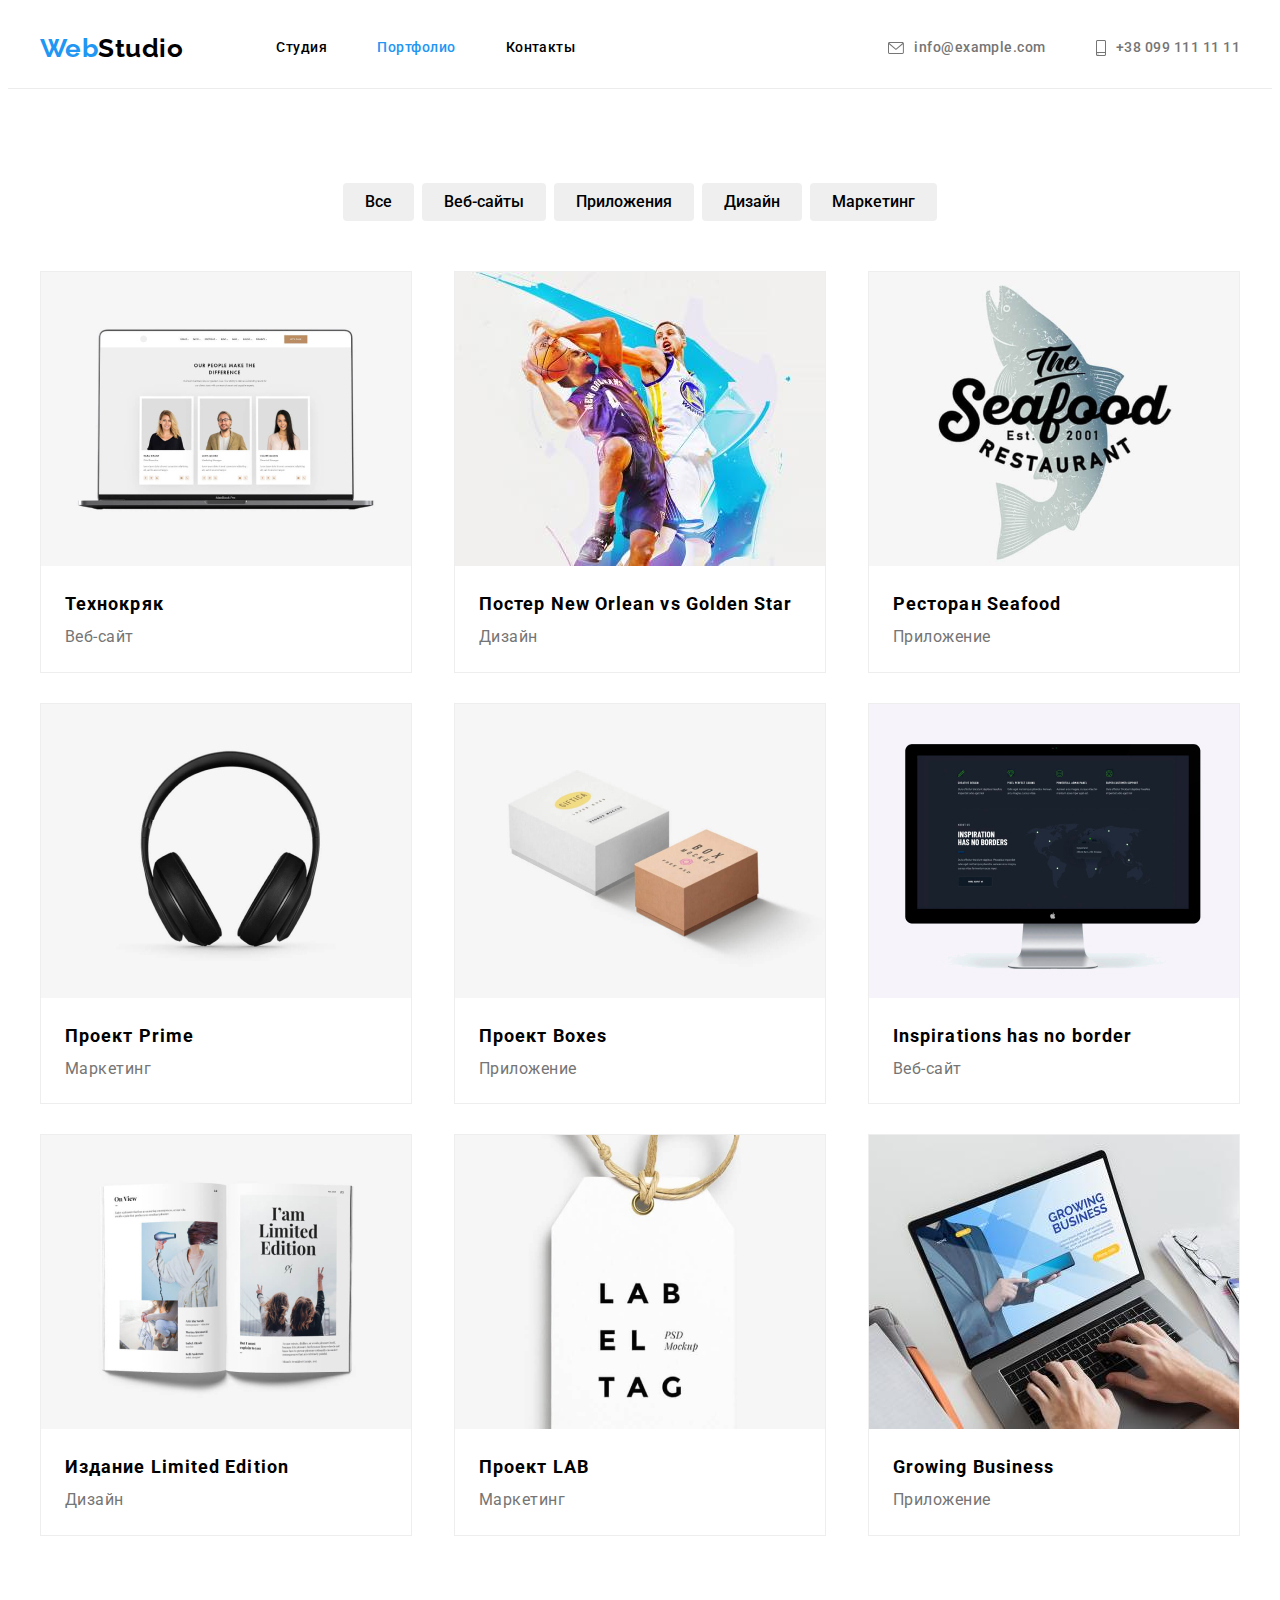
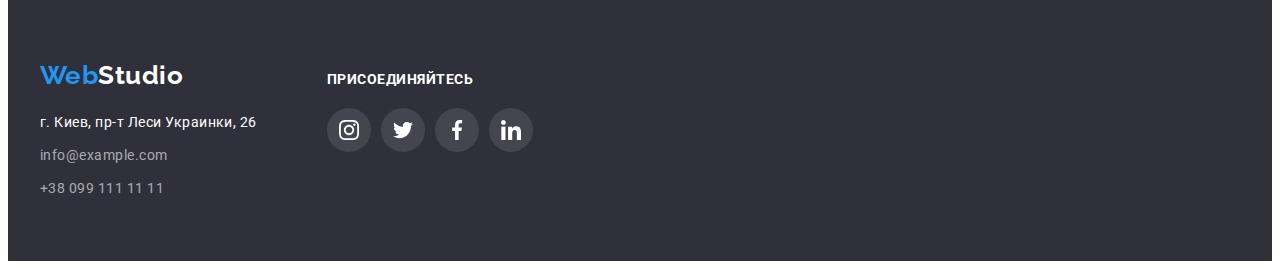
==== commit b3f41f7c: "Update portfolio.html" ====
--- a/portfolio.html
+++ b/portfolio.html
@@ -154,13 +154,13 @@
           >
           <address>
             <ul class="footer-info">
-              <li><p class="address">г. Киев, пр-т Леси Украинки, 26</p></li>
-              <li>
+              <li class="footer-item"><p class="address">г. Киев, пр-т Леси Украинки, 26</p></li>
+              <li class="footer-item">
                 <a class="nav-email-down" href="mailto:info@example.com"
                   >info@example.com</a
                 >
               </li>
-              <li>
+              <li class="footer-item">
                 <a class="nav-tel-down" href="tel:+380991111111"
                   >+38 099 111 11 11</a
                 >
--- a/css/styles.css
+++ b/css/styles.css
@@ -35,7 +35,7 @@
     padding: 0 15px;
 }
 .title {
-    margin-bottom: 50px;
+    padding-bottom: 50px;
 }
 /*логотип*/
 .logo {
@@ -70,10 +70,12 @@
 }
 .navigation {
     display: flex;
+    margin-left: 93px;
+}
+.navigation-item{
     font-size: 14px;
     font-weight: 500;
     line-height: 1.14;
-    margin-left: 93px;
 }
 .nav-buttons {
     color: black;
@@ -260,8 +262,8 @@
     text-align: center;
     font-size: 16px;
     font-weight: 500;
-    margin-top: 30px;
-    margin-bottom: 10px;
+    padding-top: 30px;
+    padding-bottom: 10px;
 }
 .role {
     text-align: center;
@@ -275,7 +277,7 @@
     list-style: none;
     display: flex;
     justify-content: space-between;
-    margin: 16px 32px 30px;
+    padding: 16px 32px 30px;
 }
 /* .social-list-item{
     margin: 0px;
@@ -326,15 +328,15 @@
     align-items: center;
     width: 170px;
     height: 90px;
-    fill: var(--grey-color);
-    border: 1px solid #afb1b8;
+    fill: var(--link-color);
+    border: 1px solid var(--link-color);
     box-sizing: border-box;
     border-radius: 4px;
 }
-.clients-logo {
+/* .clients-logo {
     width: 106px;
     height: 60px;
-}
+} */
 
 .clients-logo-link:hover,
 .clients-logo-link:focus {
@@ -356,6 +358,9 @@
     font-style: normal;
     line-height: 1.7;
     color: #ffffff;
+}
+.footer-item:not(:last-child){
+    margin-bottom: 9px;
 }
 .footer-blocks {
     display: flex;
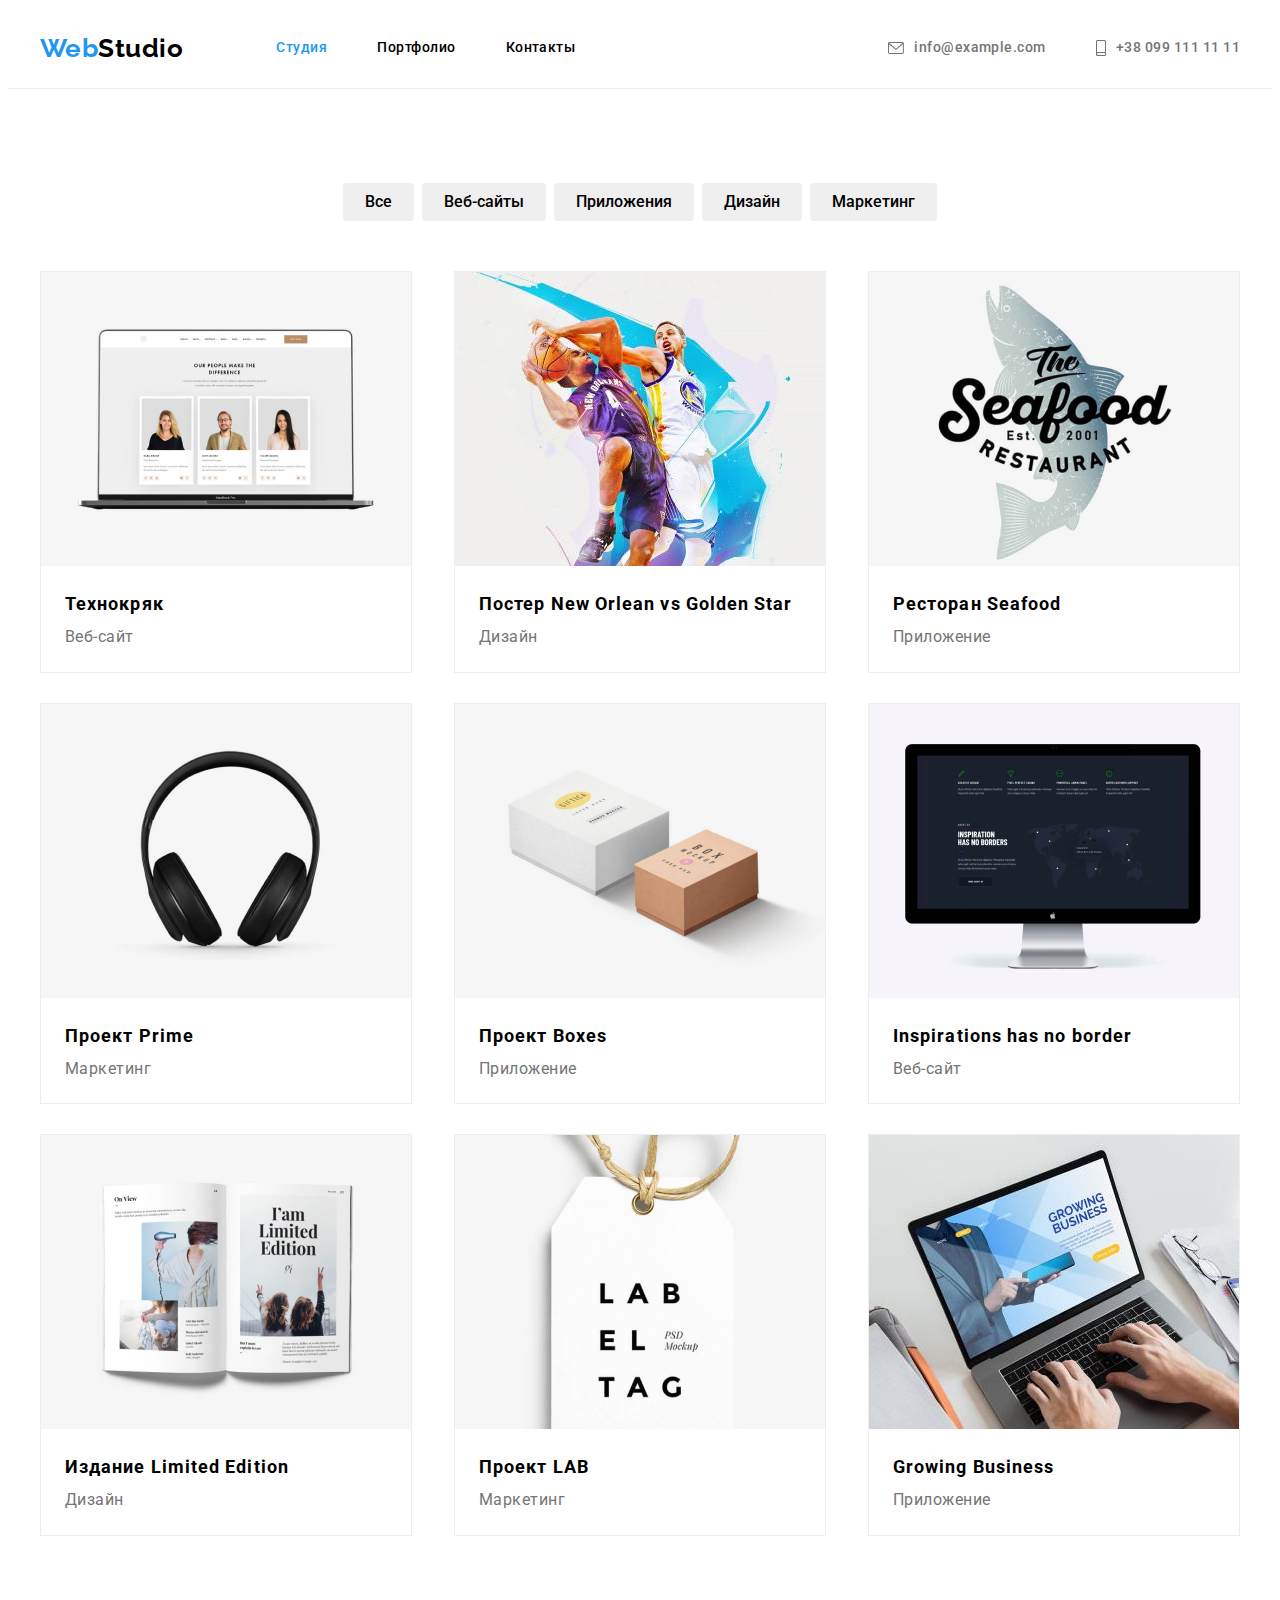
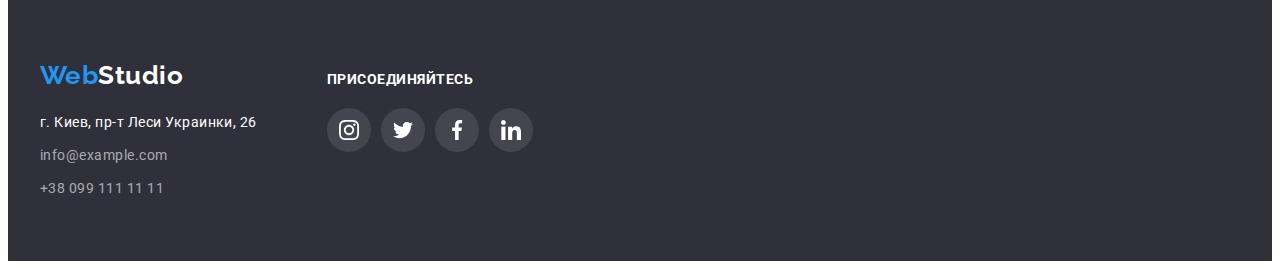
==== commit 2240f380: "add corrections 07.07.21" ====
--- a/portfolio.html
+++ b/portfolio.html
@@ -28,13 +28,13 @@
           >
           <ul class="navigation">
             <li class="navigation-item">
-              <a class="nav-buttons" href="index.html">Студия</a>
+              <a class="nav-link current" href="index.html">Студия</a>
             </li>
             <li class="navigation-item">
-              <a class="nav-buttons current" href="portfolio.html">Портфолио</a>
+              <a class="nav-link" href="portfolio.html">Портфолио</a>
             </li>
             <li class="navigation-item">
-              <a class="nav-buttons" href="contacts.html">Контакты</a>
+              <a class="nav-link" href="contacts.html">Контакты</a>
             </li>
           </ul>
         </nav>
@@ -80,67 +80,85 @@
           </ul>
           <ul class="projects-list">
             <li class="project">
-              <img src="images/site1.jpg" alt="project1" width="370" />
-              <div class="card-signature">
-                <h3 class="title-h3">Технокряк</h3>
-                <p>Веб-сайт</p>
-              </div>
-            </li>
-            <li class="project">
-              <img src="images/site2.jpg" alt="project2" width="370" />
-              <div class="card-signature">
-                <h3 class="project-title">Постер New Orlean vs Golden Star</h3>
-                <p>Дизайн</p>
-              </div>
-            </li>
-            <li class="project">
+              <a href="" class="project-link">
+                <img src="images/site1.jpg" alt="project1" width="370" />
+                <div class="card-signature">
+                  <h3 class="title-h3">Технокряк</h3>
+                  <p>Веб-сайт</p>
+                </div>
+              </a>
+            </li>
+            <li class="project">
+                <a href="" class="project-link">
+                <img src="images/site2.jpg" alt="project2" width="370" />
+                <div class="card-signature">
+                  <h3 class="project-title">Постер New Orlean vs Golden Star</h3>
+                  <p>Дизайн</p>
+                </div>
+                </a>
+            </li>
+            <li class="project">
+              <a href="" class="project-link">
               <img src="images/site3.jpg" alt="project3" width="370" />
               <div class="card-signature">
                 <h3 class="title-h3">Ресторан Seafood</h3>
                 <p>Приложение</p>
               </div>
-            </li>
-            <li class="project">
+              </a>
+            </li>
+            <li class="project">
+              <a href="" class="project-link">
               <img src="images/site4.jpg" alt="project4" width="370" />
               <div class="card-signature">
                 <h3 class="title-h3">Проект Prime</h3>
                 <p>Маркетинг</p>
               </div>
-            </li>
-            <li class="project">
+              </a>
+            </li>
+            <li class="project">
+              <a href="" class="project-link">
               <img src="images/site5.jpg" alt="project5" width="370" />
               <div class="card-signature">
                 <h3 class="title-h3">Проект Boxes</h3>
                 <p>Приложение</p>
               </div>
-            </li>
-            <li class="project">
+              </a>
+            </li>
+            <li class="project">
+              <a href="" class="project-link">
               <img src="images/site6.jpg" alt="project6" width="370" />
               <div class="card-signature">
                 <h3 class="title-h3">Inspirations has no border</h3>
                 <p>Веб-сайт</p>
               </div>
+              </a>
             </li>
             <li class="project card-set">
+              <a href="" class="project-link">
               <img src="images/site7.jpg" alt="project7" width="370" />
               <div class="card-signature">
                 <h3 class="title-h3">Издание Limited Edition</h3>
                 <p>Дизайн</p>
               </div>
+              </a>
             </li>
             <li class="project card-set">
+              <a href="" class="project-link">
               <img src="images/site8.jpg" alt="project8" width="370" />
               <div class="card-signature">
                 <h3 class="title-h3">Проект LAB</h3>
                 <p>Маркетинг</p>
               </div>
+              </a>
             </li>
             <li class="project card-set">
+              <a href="" class="project-link">
               <img src="images/site9.jpg" alt="project9" width="370" />
               <div class="card-signature">
                 <h3 class="title-h3">Growing Business</h3>
                 <p>Приложение</p>
               </div>
+              </a>
             </li>
           </ul>
         </div>
@@ -152,9 +170,9 @@
           <a href="index.html" class="logo"
             ><span class="logo1">Web</span>Studio</a
           >
-          <address>
+          <address class="address">
             <ul class="footer-info">
-              <li class="footer-item"><p class="address">г. Киев, пр-т Леси Украинки, 26</p></li>
+              <li class="footer-item"><p>г. Киев, пр-т Леси Украинки, 26</p></li>
               <li class="footer-item">
                 <a class="nav-email-down" href="mailto:info@example.com"
                   >info@example.com</a
--- a/css/styles.css
+++ b/css/styles.css
@@ -20,8 +20,7 @@
     margin: 0;
     padding: 0;
 }
-ul,
-li {
+ul {
     list-style: none;
 }
 img {
@@ -35,7 +34,7 @@
     padding: 0 15px;
 }
 .title {
-    padding-bottom: 50px;
+    margin-bottom: 50px;
 }
 /*логотип*/
 .logo {
@@ -62,11 +61,9 @@
     border-bottom: 1px solid #ececec;
     height: 80px;
     display: flex;
-    align-items: center;
 }
 .header-flex {
     display: flex;
-    justify-content: center;
 }
 .navigation {
     display: flex;
@@ -77,10 +74,10 @@
     font-weight: 500;
     line-height: 1.14;
 }
-.nav-buttons {
+.nav-link {
     color: black;
 }
-.navigation-item:not(:last-of-type) {
+.navigation-item:not(:last-child) {
     margin-right: 50px;
 }
 /* .navigation-item{
@@ -93,19 +90,18 @@
     justify-content: center;
     align-items: center;
 } */
-.nav-buttons:hover,
-.nav-buttons:focus {
-    color: var(--hover-color);
-}
-.nav-buttons:active {
+.nav-link:hover,
+.nav-link:focus {
+    color: var(--hover-color);
+}
+.nav-link:active {
     color: #2196f3;
 }
-.nav-buttons.current {
+.nav-link.current {
     color: var(--hover-color);
 }
 .nav-contacts {
     align-items: center;
-    padding-left: 0px;
     display: inline-flex;
     margin-left: auto;
 }
@@ -142,7 +138,7 @@
     background-color: #2f303a;
     background-image: linear-gradient(rgba(47, 48, 58, 0.4), rgba(47, 48, 58, 0.4)), url("../images/hero-image.jpg");
     max-width: 1600px;
-    min-height: 600px;
+    height: 600px;
     background-size: cover;
     background-position: center;
     padding: 200px 0;
@@ -181,13 +177,11 @@
 }
 .princips-list {
     display: flex;
-    padding-left: 0px;
 }
 .princips:not(::last-child) {
     margin-right: 30px;
 }
 .princips-title {
-    margin-top: 30px;
     margin-bottom: 10px;
     text-transform: uppercase;
     line-height: 1.14;
@@ -203,9 +197,9 @@
     line-height: 1.16;
     font-weight: bold;
 }
-
+/* 
 .princips-list h3 {
-}
+} */
 .princips {
     font-size: 14px;
     line-height: 1.7;
@@ -213,31 +207,32 @@
 .princips:not(:last-child) {
     margin-right: 30px;
 }
-.icon {
-    background-position: center;
-    margin: 25px 100px;
-}
+/* .icon {
+    
+  
+} */
 .princips-icon-overlay {
+    display: flex;
+    justify-content: center;
     background-color: #f5f4fa;
-    background-size: 270px 120px;
+    border-radius: 4px;
     margin-bottom: 30px;
+    padding: 25px 0;
+
 }
 
 /**activities**/
-.activities {
-    display: flex;
+/* .activities {
     padding-top: 0;
-}
+} */
 .activities-title {
     text-align: center;
 }
 .activities-list {
-    padding-left: 0px;
-    list-style-type: none;
     display: flex;
 }
 .activities-item:not(:last-child) {
-    padding-right: 30px;
+    margin-right: 30px;
 }
 /**our team section**/
 .our-team {
@@ -258,14 +253,17 @@
 .team-card:not(:last-child) {
     margin-right: 30px;
 }
+.team-card-subscript{
+    padding: 30px 0;
+}
 .cardname {
     text-align: center;
     font-size: 16px;
     font-weight: 500;
-    padding-top: 30px;
-    padding-bottom: 10px;
+    margin-bottom: 10px;
 }
 .role {
+    margin-bottom: 16px;
     text-align: center;
     font-size: 16px;
     color: var(--grey-color);
@@ -274,14 +272,12 @@
 
 /**social icons*/
 .social-list {
-    list-style: none;
-    display: flex;
-    justify-content: space-between;
-    padding: 16px 32px 30px;
-}
-/* .social-list-item{
-    margin: 0px;
-} */
+    display: flex;
+    justify-content: center;
+}
+.social-list-item:not(:last-child){
+    margin-right: 10px;
+}
 .social-list-link {
     display: flex;
     align-items: center;
@@ -291,9 +287,6 @@
     border-radius: 50%;
     fill: var(--link-color);
 }
-/* .social-list-icon{
-   width="20px" height="20px"
-} */
 
 .social-list-link:hover,
 .social-list-link:focus {
@@ -310,15 +303,10 @@
 }
 
 /** clients section**/
-.regular-clients {
-}
 .clients-title {
-    display: flex;
-    justify-content: center;
+    text-align: center;
 }
 .clients-logo-list {
-    padding: 0px;
-    list-style: none;
     display: flex;
     justify-content: space-between;
 }
@@ -349,9 +337,10 @@
     background-color: #2f303a;
     padding: 60px 0;
 }
-
+.address{
+    margin-top: 20px;
+}
 .footer-info {
-    margin-top: 20px;
     text-decoration: none;
     list-style: none;
     font-size: 14px;
@@ -390,10 +379,9 @@
 }
 .footer-container {
     display: flex;
-}
-.footer-social {
-    margin-top: 12px;
-}
+    align-items: baseline;
+}
+
 .footer-social .social-list {
     margin: 0px;
     padding: 0px;
@@ -459,6 +447,7 @@
     border: 1px solid #eeeeee;
 }
 .project h3 {
+    color: #000000;
     font-weight: 700;
     font-style: bold;
     font-size: 18px;
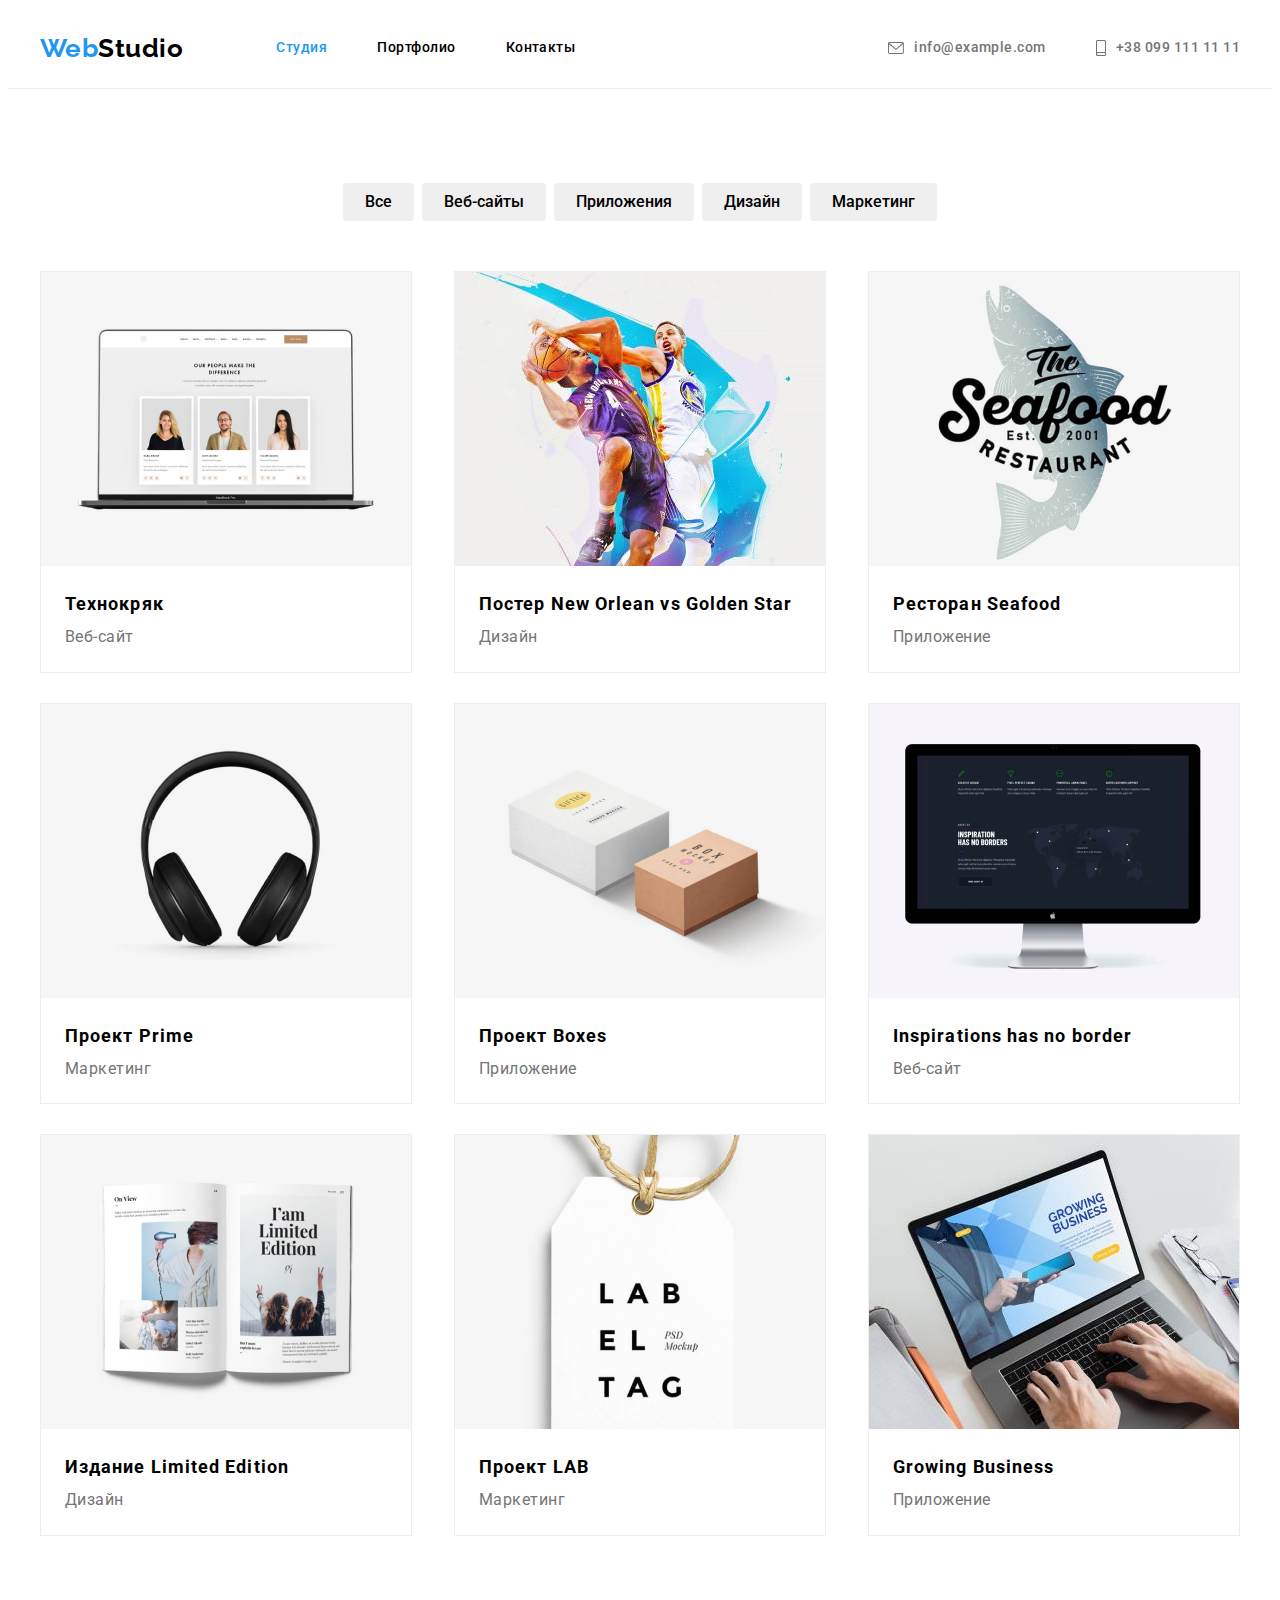
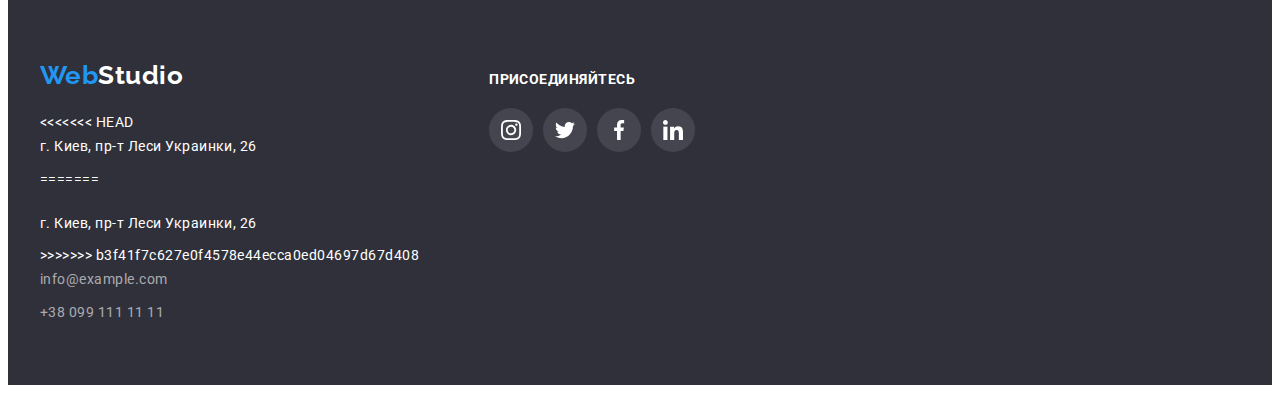
==== commit 1d312bf7: "add corrections 07.07" ====
--- a/portfolio.html
+++ b/portfolio.html
@@ -172,7 +172,11 @@
           >
           <address class="address">
             <ul class="footer-info">
+<<<<<<< HEAD
               <li class="footer-item"><p>г. Киев, пр-т Леси Украинки, 26</p></li>
+=======
+              <li class="footer-item"><p class="address">г. Киев, пр-т Леси Украинки, 26</p></li>
+>>>>>>> b3f41f7c627e0f4578e44ecca0ed04697d67d408
               <li class="footer-item">
                 <a class="nav-email-down" href="mailto:info@example.com"
                   >info@example.com</a
